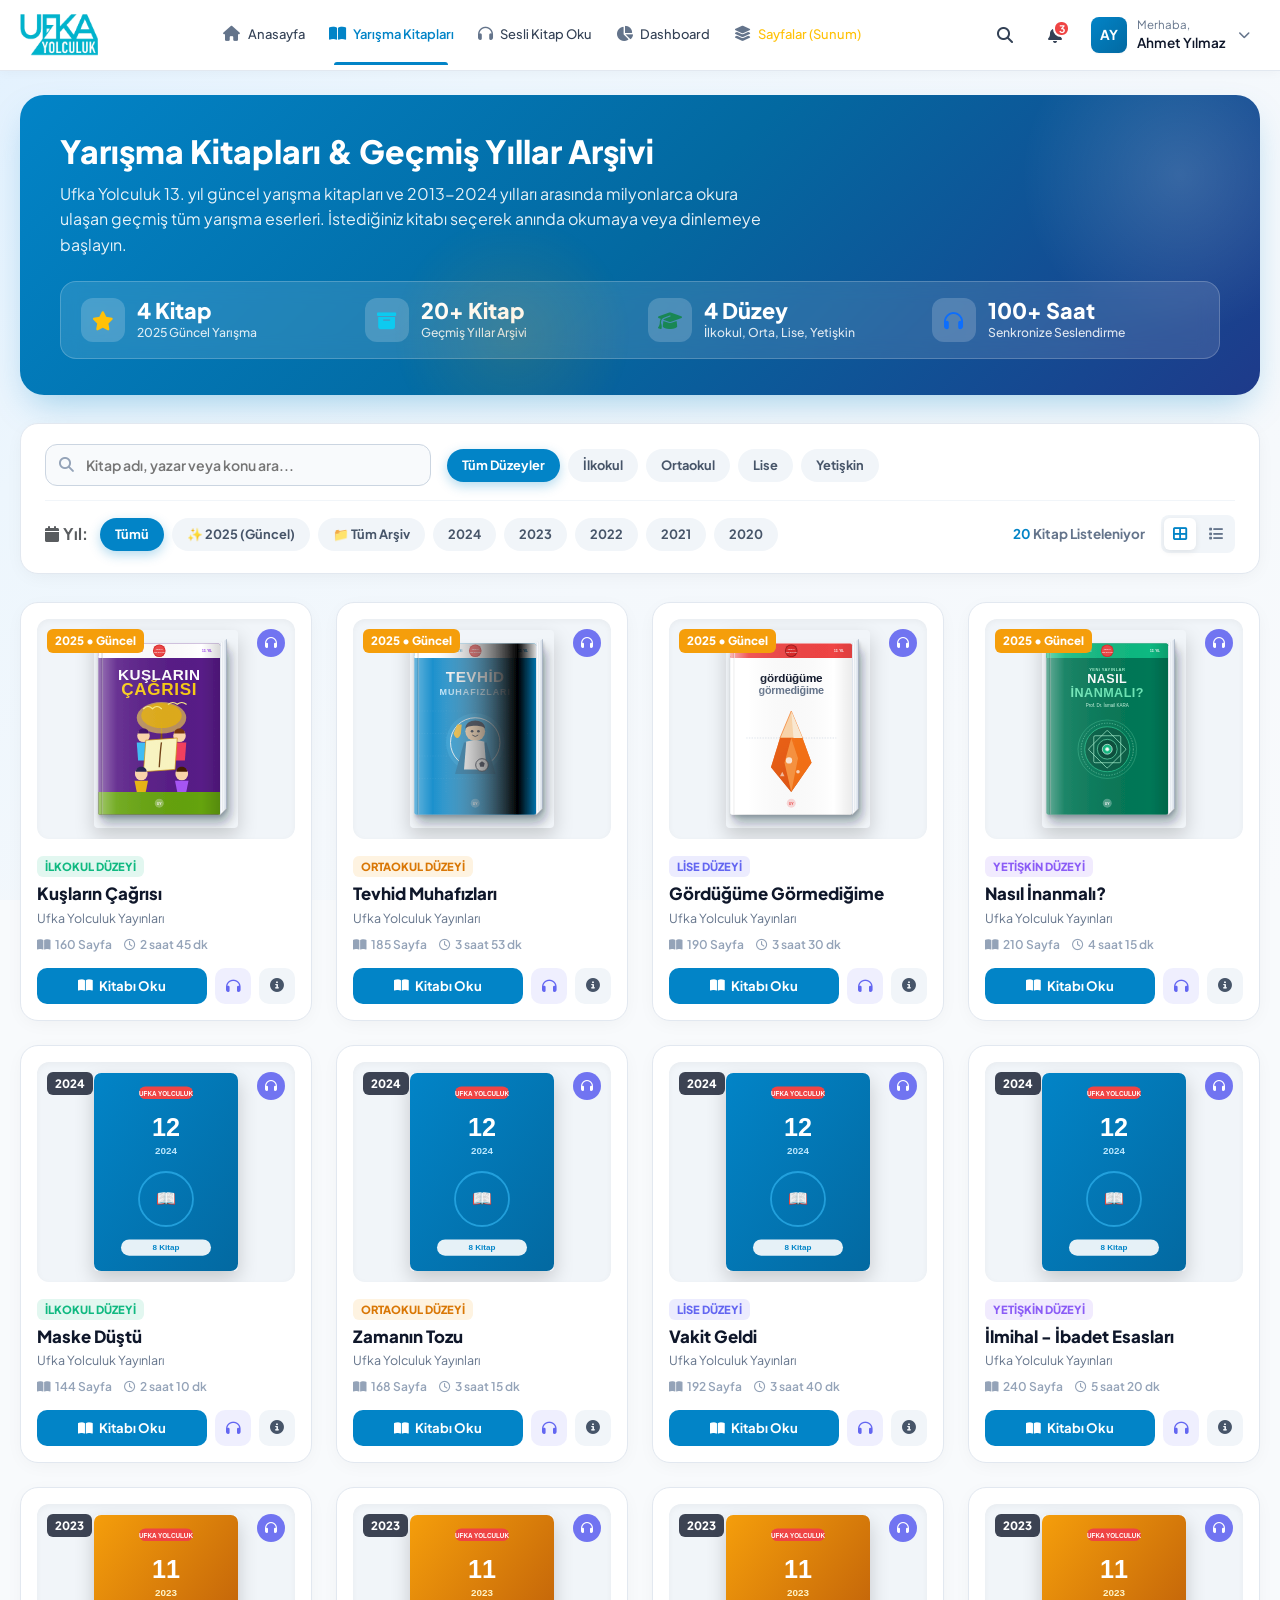
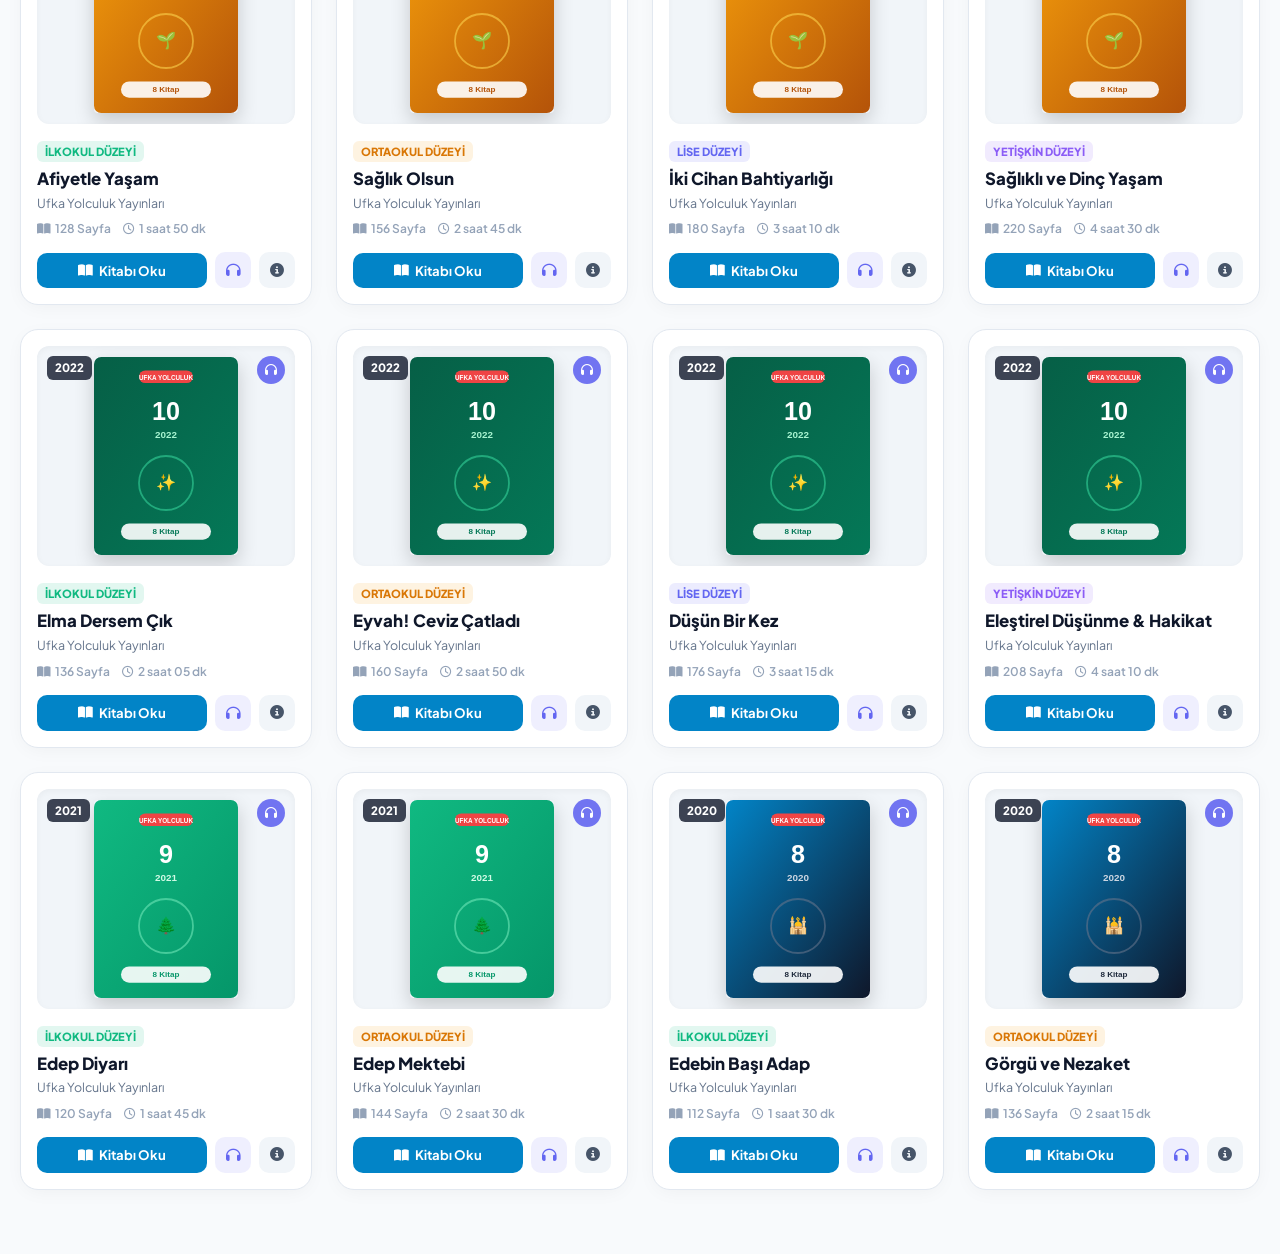
==== kitaplar.html @ a6db09f2 "feat: Ufka Yolculuk Kitap Okuma ve Sinav Portali Initial Commit" ====
<!DOCTYPE html>
<html lang="tr">

<head>
  <meta charset="UTF-8">
  <meta name="viewport" content="width=device-width, initial-scale=1.0">
  <title>Yarışma Kitapları & Geçmiş Yıllar Arşivi - Ufka Yolculuk</title>
  <meta name="description"
    content="Ufka Yolculuk 13. yıl güncel yarışma kitapları ve 2013-2024 geçmiş yıllar yarışma kitapları arşivi. Online oku ve sesli dinle.">

  <!-- Google Fonts: Plus Jakarta Sans -->
  <link rel="preconnect" href="https://fonts.googleapis.com">
  <link rel="preconnect" href="https://fonts.gstatic.com" crossorigin>
  <link
    href="https://fonts.googleapis.com/css2?family=Plus+Jakarta+Sans:ital,wght@0,300;0,400;0,500;0,600;0,700;0,800;1,400;1,600;1,700&display=swap"
    rel="stylesheet">

  <!-- Bootstrap 5.3 CSS -->
  <link rel="stylesheet" href="assets/css/bootstrap.min.css">

  <!-- Font Awesome 6 Pro/Free -->
  <link rel="stylesheet" href="assets/vendor/fontawesome/css/all.min.css">

  <!-- Ana Stil & Kitaplar Özel Stili -->
  <link rel="stylesheet" href="assets/css/style.css?v=3.5">
  <link rel="stylesheet" href="assets/css/kitaplar.css?v=3.5">
</head>

<body class="books-page-body">

  <!-- =========================================================================
       Üst Navigasyon Menüsü (Header / Navbar)
       ========================================================================= -->
  <header class="portal-navbar">
    <div class="container-portal">
      <div class="d-flex align-items-center justify-content-between">

        <!-- Sol: Logo -->
        <a href="home.html" class="brand-logo-wrap" title="Ufka Yolculuk Anasayfa">
          <img src="assets/images/logo.png" alt="Ufka Yolculuk Logo" class="brand-logo-img">
        </a>

        <!-- Orta: Ana Menü Linkleri -->
        <nav class="d-none d-lg-block">
          <ul class="nav-menu-list">
            <li class="nav-menu-item">
              <a href="home.html" class="nav-link-custom">
                <i class="fa-solid fa-house"></i>
                <span>Anasayfa</span>
              </a>
            </li>
            <li class="nav-menu-item">
              <a href="kitaplar.html" class="nav-link-custom active">
                <i class="fa-solid fa-book-open"></i>
                <span>Yarışma Kitapları</span>
              </a>
            </li>
            <li class="nav-menu-item">
              <a href="kitap-oku.html?book=tevhid-muhafizlari&page=5" class="nav-link-custom">
                <i class="fa-solid fa-headphones"></i>
                <span>Sesli Kitap Oku</span>
              </a>
            </li>
            <li class="nav-menu-item">
              <a href="dashboard.html" class="nav-link-custom">
                <i class="fa-solid fa-chart-pie"></i>
                <span>Dashboard</span>
              </a>
            </li>
            <li class="nav-menu-item">
              <a href="index.html" class="nav-link-custom text-warning">
                <i class="fa-solid fa-layer-group"></i>
                <span>Sayfalar (Sunum)</span>
              </a>
            </li>
          </ul>
        </nav>

        <!-- Sağ: Bildirim & Kullanıcı Menüsü -->
        <div class="nav-actions">
          <button type="button" class="icon-action-btn" id="navSearchTrigger" title="Arama Yap">
            <i class="fa-solid fa-magnifying-glass"></i>
          </button>

          <!-- Bildirimler Açılır Menüsü -->
          <div class="nav-dropdown-wrapper" id="notifDropdownWrap">
            <button type="button" class="icon-action-btn" id="notificationBtn" title="Bildirimler"
              aria-expanded="false">
              <i class="fa-solid fa-bell"></i>
              <span class="notification-badge">3</span>
            </button>

            <div class="portal-popover-menu notif-popover-menu" id="notifDropdownMenu">
              <div class="popover-header">
                <span class="popover-title">Bildirimler</span>
                <span class="badge-popover-count">3 Yeni</span>
              </div>
              <div class="popover-body-scroll">
                <div class="notif-item-row unread">
                  <div class="notif-item-icon bg-primary-subtle text-primary">
                    <i class="fa-solid fa-headphones"></i>
                  </div>
                  <div class="notif-item-content">
                    <div class="notif-item-title">Yeni Kitap Eklendi</div>
                    <div class="notif-item-text">"Tevhid Muhafızları" 163MB tam sesli okuması hazır.</div>
                    <div class="notif-item-time"><i class="fa-regular fa-clock me-1"></i>10 dk önce</div>
                  </div>
                </div>
              </div>
            </div>
          </div>

          <!-- Kullanıcı Menüsü -->
          <div class="nav-dropdown-wrapper" id="userProfileDropdownWrap">
            <button type="button" class="user-nav-dropdown cursor-pointer" id="userNavDropdownBtn"
              title="Kullanıcı Menüsü" aria-expanded="false">
              <div class="user-initial-avatar" title="Ahmet Yılmaz">AY</div>
              <div class="user-nav-text d-none d-sm-block">
                <span class="user-nav-greeting">Merhaba,</span>
                <span class="user-nav-name">Ahmet Yılmaz</span>
              </div>
              <i class="fa-solid fa-chevron-down user-nav-chevron ms-1 d-none d-sm-inline-block"></i>
            </button>

            <div class="portal-popover-menu profile-popover-menu" id="userProfileDropdownMenu">
              <div class="profile-popover-header">
                <div class="user-avatar-large user-initial-avatar"
                  style="width: 44px; height: 44px; min-width: 44px; font-size: 1rem; background: linear-gradient(135deg, #0284c7 0%, #0369a1 100%);">
                  AY</div>
                <div class="profile-popover-user-info">
                  <div class="profile-popover-name">Ahmet Yılmaz</div>
                  <div class="profile-popover-email">ahmet.yilmaz@ufkayolculuk.com</div>
                </div>
              </div>
              <div class="popover-divider"></div>
              <div class="profile-popover-menu-list">
                <a href="dashboard.html" class="profile-menu-item">
                  <i class="fa-solid fa-chart-pie menu-icon text-primary"></i>
                  <span>İstatistiklerim & Dashboard</span>
                </a>
                <a href="kitaplar.html" class="profile-menu-item active">
                  <i class="fa-solid fa-book-open menu-icon text-warning"></i>
                  <span>Yarışma Kitapları</span>
                </a>
                <a href="dashboard.html#rozetler" class="profile-menu-item">
                  <i class="fa-solid fa-trophy menu-icon text-warning"></i>
                  <span>Puanlarım & Rozetlerim</span>
                </a>
              </div>
            </div>
          </div>

        </div>

      </div>
    </div>
  </header>

  <!-- =========================================================================
       Ana İçerik Bölümü
       ========================================================================= -->
  <main class="py-4">
    <div class="container-portal">

      <!-- 1. Hero Başlık ve İstatistik Şeridi -->
      <section class="books-hero-banner">
        <div class="row align-items-center">
          <div class="col-lg-12">
            <h1 class="books-hero-title">Yarışma Kitapları & Geçmiş Yıllar Arşivi</h1>
            <p class="books-hero-subtitle">
              Ufka Yolculuk 13. yıl güncel yarışma kitapları ve 2013-2024 yılları arasında milyonlarca okura ulaşan
              geçmiş tüm yarışma eserleri. İstediğiniz kitabı seçerek anında okumaya veya dinlemeye başlayın.
            </p>

            <!-- 4'lü Hızlı Sayaç Şeridi -->
            <div class="books-stats-strip">

              <div class="books-stat-box">
                <div class="books-stat-icon">
                  <i class="fa-solid fa-star text-warning"></i>
                </div>
                <div class="books-stat-info">
                  <span class="books-stat-num">4 Kitap</span>
                  <span class="books-stat-label">2025 Güncel Yarışma</span>
                </div>
              </div>

              <div class="books-stat-box">
                <div class="books-stat-icon">
                  <i class="fa-solid fa-box-archive text-info"></i>
                </div>
                <div class="books-stat-info">
                  <span class="books-stat-num">20+ Kitap</span>
                  <span class="books-stat-label">Geçmiş Yıllar Arşivi</span>
                </div>
              </div>

              <div class="books-stat-box">
                <div class="books-stat-icon">
                  <i class="fa-solid fa-graduation-cap text-success"></i>
                </div>
                <div class="books-stat-info">
                  <span class="books-stat-num">4 Düzey</span>
                  <span class="books-stat-label">İlkokul, Orta, Lise, Yetişkin</span>
                </div>
              </div>

              <div class="books-stat-box">
                <div class="books-stat-icon">
                  <i class="fa-solid fa-headphones text-primary"></i>
                </div>
                <div class="books-stat-info">
                  <span class="books-stat-num">100+ Saat</span>
                  <span class="books-stat-label">Senkronize Seslendirme</span>
                </div>
              </div>

            </div>
          </div>
        </div>
      </section>

      <!-- 2. Filtreleme & Arama Kontrol Çubuğu (Toolbar) -->
      <section class="books-toolbar-card">
        <div class="row g-3 align-items-center">

          <!-- Arama Kutusu -->
          <div class="col-lg-4">
            <div class="books-search-input-wrap">
              <i class="fa-solid fa-magnifying-glass"></i>
              <input type="text" class="books-search-input" id="booksSearchInput"
                placeholder="Kitap adı, yazar veya konu ara...">
              <button type="button" class="btn-clear-search" id="btnClearSearch" title="Temizle">
                <i class="fa-solid fa-xmark"></i>
              </button>
            </div>
          </div>

          <!-- Kategori Filtresi Hapları -->
          <div class="col-lg-8">
            <div
              class="d-flex flex-column flex-md-row align-items-start align-items-md-center justify-content-between gap-3">

              <!-- Kategori Hapları -->
              <div class="filter-pills-row">
                <button type="button" class="filter-pill-btn cat-filter-pill active" data-cat="all">Tüm
                  Düzeyler</button>
                <button type="button" class="filter-pill-btn cat-filter-pill" data-cat="ilkokul">İlkokul</button>
                <button type="button" class="filter-pill-btn cat-filter-pill" data-cat="ortaokul">Ortaokul</button>
                <button type="button" class="filter-pill-btn cat-filter-pill" data-cat="lise">Lise</button>
                <button type="button" class="filter-pill-btn cat-filter-pill" data-cat="yetiskin">Yetişkin</button>
              </div>

            </div>
          </div>

        </div>

        <!-- Toolbar 2. Satır: Yıl Filtreleri & Görünüm Seçici -->
        <div class="books-toolbar-footer">

          <!-- Yıl Hapları -->
          <div class="filter-pills-row">
            <span class="fs-8 fw-bold text-muted me-1"><i class="fa-solid fa-calendar me-1"></i>Yıl:</span>
            <button type="button" class="filter-pill-btn year-filter-pill active" data-year="all">Tümü</button>
            <button type="button" class="filter-pill-btn year-filter-pill year-pill" data-year="2025">✨ 2025
              (Güncel)</button>
            <button type="button" class="filter-pill-btn year-filter-pill" data-year="archive">📁 Tüm Arşiv</button>
            <button type="button" class="filter-pill-btn year-filter-pill" data-year="2024">2024</button>
            <button type="button" class="filter-pill-btn year-filter-pill" data-year="2023">2023</button>
            <button type="button" class="filter-pill-btn year-filter-pill" data-year="2022">2022</button>
            <button type="button" class="filter-pill-btn year-filter-pill" data-year="2021">2021</button>
            <button type="button" class="filter-pill-btn year-filter-pill" data-year="2020">2020</button>
          </div>

          <!-- Sağ: Sayaç & Görünüm Değiştirici -->
          <div class="d-flex align-items-center gap-3">
            <div class="books-results-count">
              <span id="resultsCountNum">20</span> Kitap Listeleniyor
            </div>

            <div class="view-mode-toggle-group">
              <button type="button" class="view-mode-btn active" id="btnViewGrid" title="Izgara Görünümü">
                <i class="fa-solid fa-table-cells-large"></i>
              </button>
              <button type="button" class="view-mode-btn" id="btnViewList" title="Liste Görünümü">
                <i class="fa-solid fa-list"></i>
              </button>
            </div>
          </div>

        </div>
      </section>

      <!-- 3. Kitaplar Grid / Liste Galerisi -->
      <section>

        <!-- Grid Konteyneri -->
        <div class="books-grid-container" id="booksGridContainer">
          <!-- JS dinamik dolduracak -->
        </div>

        <!-- Liste Konteyneri -->
        <div class="books-list-container" id="booksListContainer" style="display: none;">
          <!-- JS dinamik dolduracak -->
        </div>

        <!-- Boş Arama Sonucu -->
        <div class="books-empty-state" id="booksEmptyState">
          <div class="empty-state-icon">
            <i class="fa-solid fa-book-open"></i>
          </div>
          <h3 class="fw-bold fs-5 text-dark mb-2">Aradığınız kriterlere uygun kitap bulunamadı</h3>
          <p class="text-muted fs-7 mb-3">Farklı bir arama terimi deneyebilir veya filtreleri sıfırlayabilirsiniz.</p>
          <button type="button" class="btn btn-outline-primary rounded-pill px-4 fw-bold fs-7"
            onclick="location.href='kitaplar.html'">
            Filtreleri Sıfırla
          </button>
        </div>

      </section>

    </div>
  </main>

  <!-- =========================================================================
       Modal: Kitap Detay & Önizleme Penceresi
       ========================================================================= -->
  <div class="modal fade" id="modalBookDetail" tabindex="-1" aria-labelledby="modalDetailTitle" aria-hidden="true">
    <div class="modal-dialog modal-dialog-centered modal-lg">
      <div class="modal-content border-0 shadow-lg" style="border-radius: 20px;">
        <div class="modal-header border-0 pb-0">
          <button type="button" class="btn-close" data-bs-dismiss="modal" aria-label="Kapat"></button>
        </div>
        <div class="modal-body p-4">
          <div class="row g-4 align-items-center">
            <div class="col-md-4 text-center">
              <div class="modal-cover-stage p-2 bg-light rounded-4 shadow-sm d-flex align-items-center justify-content-center mx-auto" style="width: 170px; height: 235px;">
                <img id="modalDetailImg" src="" alt="Kitap Kapağı"
                  style="width: 155px; height: 220px; object-fit: contain; border-radius: 8px; display: block;"
                  onerror="this.src='assets/images/books/book-kuslarin-cagrisi.svg'">
              </div>
            </div>
            <div class="col-md-8">
              <div class="d-flex align-items-center gap-2 mb-2">
                <span class="badge rounded-pill" id="modalDetailLevel">Düzey</span>
                <span class="badge bg-light text-dark fw-bold" id="modalDetailYear">2025</span>
              </div>
              <h3 class="fw-bold text-dark mb-2" id="modalDetailTitle">Kitap Başlığı</h3>
              <p class="text-muted fs-7 mb-3" id="modalDetailSummary">Kitap özeti burada yer alır.</p>

              <div class="d-flex align-items-center gap-3 text-muted fs-8 fw-semibold mb-4">
                <span><i class="fa-solid fa-book-open me-1 text-primary"></i><span
                    id="modalDetailPages">185</span></span>
                <span><i class="fa-regular fa-clock me-1 text-warning"></i><span id="modalDetailAudio">3
                    saat</span></span>
                <span><i class="fa-solid fa-shield-halved me-1 text-success"></i>Resmi Yarışma Kitabı</span>
              </div>

              <div class="d-flex align-items-center gap-3">
                <a href="" id="modalDetailBtnRead" class="btn btn-primary px-4 py-2 fw-bold rounded-pill">
                  <i class="fa-solid fa-book-open me-2"></i> Kitabı Oku & Dinle
                </a>
                <button type="button" class="btn btn-light px-3 py-2 fw-bold rounded-pill" data-bs-dismiss="modal">
                  Kapat
                </button>
              </div>
            </div>
          </div>
        </div>
      </div>
    </div>
  </div>




  <!-- Bootstrap JS (Yerel) -->
  <script src="assets/js/bootstrap.bundle.min.js"></script>
  <script src="assets/js/header-search.js?v=4.0"></script>
  <script src="assets/js/kitaplar.js?v=4.0"></script>
</body>
</html>
---- assets/css/style.css ----
/* ==========================================================================
   UFKA YOLCULUK - KİTAP OKUMA VE SESLİ DİNLENME PORTALI
   Ana Stil Dosyası (Vanilla CSS + Bootstrap 5.3 + Font Awesome Yerel)
   ========================================================================== */

@import url('https://fonts.googleapis.com/css2?family=Plus+Jakarta+Sans:ital,wght@0,300;0,400;0,500;0,600;0,700;0,800;1,400;1,600;1,700&display=swap');

:root {
  --font-family: 'Plus Jakarta Sans', system-ui, -apple-system, BlinkMacSystemFont, 'Segoe UI', Roboto, sans-serif;
  
  /* Color Palette */
  --primary: #0284c7;
  --primary-hover: #0369a1;
  --primary-dark: #075985;
  --primary-light: #e0f2fe;
  --primary-subtle: #f0f9ff;
  
  --secondary: #6366f1;
  --secondary-light: #e0e7ff;
  
  --accent-orange: #f97316;
  --accent-orange-light: #ffedd5;
  
  --accent-gold: #f59e0b;
  --accent-gold-light: #fef3c7;
  
  --accent-green: #10b981;
  --accent-green-light: #d1fae5;
  
  --accent-red: #ef4444;
  --accent-red-light: #fee2e2;
  
  --accent-purple: #8b5cf6;
  --accent-purple-light: #ede9fe;
  
  /* Neutral Colors */
  --portal-bg: #f4f7fb;
  --card-bg: #ffffff;
  --text-dark: #0f172a;
  --text-slate: #334155;
  --text-muted: #64748b;
  --text-light: #94a3b8;
  --border-light: #e2e8f0;
  --border-subtle: #edf2f7;
  
  /* Radii & Shadows */
  --radius-xs: 6px;
  --radius-sm: 10px;
  --radius-md: 16px;
  --radius-lg: 20px;
  --radius-xl: 26px;
  --radius-pill: 8px;
  
  --shadow-xs: 0 1px 2px rgba(15, 23, 42, 0.04);
  --shadow-sm: 0 2px 8px rgba(15, 23, 42, 0.05);
  --shadow-md: 0 6px 20px rgba(15, 23, 42, 0.06);
  --shadow-lg: 0 12px 30px rgba(15, 23, 42, 0.09);
  --shadow-primary: 0 6px 20px rgba(2, 132, 199, 0.28);
}

/* --------------------------------------------------------------------------
   Reset & Base Styles
   -------------------------------------------------------------------------- */
*, *::before, *::after {
  box-sizing: border-box;
}

body {
  font-family: var(--font-family);
  background: linear-gradient(140deg, #e2f1fe 0%, #edf6fd 25%, #f4f8fc 55%, #f8fafc 100%);
  background-attachment: fixed;
  color: var(--text-slate);
  margin: 0;
  padding: 0;
  line-height: 1.5;
  -webkit-font-smoothing: antialiased;
  -moz-osx-font-smoothing: grayscale;
  overflow-x: hidden;
}

a {
  text-decoration: none;
  color: inherit;
  transition: all 0.2s ease;
}

button {
  font-family: inherit;
  cursor: pointer;
  border: none;
  background: none;
  transition: all 0.2s ease;
}

/* Custom Container for Balanced Dashboard Layout (1400px) */
.container-portal {
  width: 100%;
  max-width: 1420px;
  margin-left: auto;
  margin-right: auto;
  padding-left: 1.25rem;
  padding-right: 1.25rem;
}

/* Custom 2-Column Dashboard Grid Ratios */
.portal-main-col {
  width: 100%;
  flex: 0 0 100%;
  max-width: 100%;
  align-self: flex-start;
  display: block;
  height: auto;
}

.portal-sidebar-col {
  width: 100%;
  flex: 0 0 100%;
  max-width: 100%;
  align-self: flex-start;
  display: block;
  height: auto;
}

@media (min-width: 992px) {
  .portal-main-col {
    flex: 0 0 68%;
    max-width: 68%;
  }
  .portal-sidebar-col {
    flex: 0 0 32%;
    max-width: 32%;
  }
}

@media (min-width: 1200px) {
  .portal-main-col {
    flex: 0 0 71.5%;
    max-width: 71.5%;
  }
  .portal-sidebar-col {
    flex: 0 0 28.5%;
    max-width: 28.5%;
  }
}

@media (max-width: 767.98px) {
  .container-portal {
    padding-left: 1rem;
    padding-right: 1rem;
  }
}

/* Custom Scrollbar */
::-webkit-scrollbar {
  width: 8px;
  height: 8px;
}
::-webkit-scrollbar-track {
  background: #f1f5f9;
}
::-webkit-scrollbar-thumb {
  background: #cbd5e1;
  border-radius: 4px;
}
::-webkit-scrollbar-thumb:hover {
  background: #94a3b8;
}

/* --------------------------------------------------------------------------
   Navbar Styles
   -------------------------------------------------------------------------- */
.portal-navbar {
  background-color: #ffffff;
  border-bottom: 1px solid var(--border-light);
  padding: 0.75rem 0;
  position: sticky;
  top: 0;
  z-index: 1020;
  box-shadow: 0 2px 10px rgba(15, 23, 42, 0.03);
}

.brand-logo-wrap {
  display: flex;
  align-items: center;
  gap: 0.5rem;
}

.brand-logo-img {
  height: 42px;
  width: auto;
}

.nav-menu-list {
  display: flex;
  align-items: center;
  gap: 0.5rem;
  margin: 0;
  padding: 0;
  list-style: none;
}

.nav-menu-item .nav-link-custom {
  display: flex;
  align-items: center;
  gap: 0.45rem;
  padding: 0.5rem 0.50rem;
  font-size: 0.81rem;
  font-weight: 500;
  color: var(--text-slate);
  border-radius: var(--radius-sm);
  position: relative;
  transition: all 0.2s ease;
}

.nav-menu-item .nav-link-custom i {
  font-size: 0.95rem;
  color: var(--text-muted);
  transition: color 0.2s ease;
  margin-top: -3px;
}

.nav-menu-item .nav-link-custom:hover {
  color: var(--primary);
  background-color: var(--primary-subtle);
}

.nav-menu-item .nav-link-custom:hover i {
  color: var(--primary);
}

.nav-menu-item .nav-link-custom.active {
  color: var(--primary);
  font-weight: 600;
}

.nav-menu-item .nav-link-custom.active i {
  color: var(--primary);
}

.nav-menu-item .nav-link-custom.active::after {
  content: '';
  position: absolute;
  bottom: -0.75rem;
  left: 0.85rem;
  right: 0.85rem;
  height: 3px;
  background-color: var(--primary);
  border-radius: 3px 3px 0 0;
}

/* Nav Actions Right */
.nav-actions {
  display: flex;
  align-items: center;
  gap: 0.75rem;
}

.icon-action-btn {
  width: 38px;
  height: 38px;
  border-radius: var(--radius-pill);
  display: flex;
  align-items: center;
  justify-content: center;
  color: var(--text-slate);
  position: relative;
  transition: all 0.2s ease;
}

.icon-action-btn:hover {
  background-color: var(--primary-subtle);
  color: var(--primary);
}

.notification-badge {
  position: absolute;
  top: 4px;
  right: 4px;
  background-color: var(--accent-red);
  color: #ffffff;
  font-size: 0.65rem;
  font-weight: 700;
  width: 17px;
  height: 17px;
  border-radius: var(--radius-pill);
  display: flex;
  align-items: center;
  justify-content: center;
  border: 2px solid #ffffff;
}

.user-nav-dropdown {
  display: flex;
  align-items: center;
  gap: 0.6rem;
  padding: 0.3rem 0.6rem 0.3rem 0.3rem;
  border-radius: var(--radius-pill);
  background-color: transparent;
  transition: background-color 0.2s ease;
}

.user-nav-dropdown:hover {
  background-color: var(--primary-subtle);
}

.user-nav-avatar {
  width: 36px;
  height: 36px;
  border-radius: var(--radius-pill);
  object-fit: cover;
  border: 2px solid #ffffff;
  box-shadow: var(--shadow-xs);
}

.user-initial-avatar {
  width: 36px;
  height: 36px;
  min-width: 36px;
  border-radius: var(--radius-pill);
  background: linear-gradient(135deg, #0284c7 0%, #0369a1 100%);
  color: #ffffff;
  font-weight: 700;
  font-size: 0.85rem;
  display: flex;
  align-items: center;
  justify-content: center;
  box-shadow: var(--shadow-xs);
  user-select: none;
}

.user-nav-text {
  text-align: left;
  line-height: 1.2;
}

.user-nav-greeting {
  font-size: 0.72rem;
  color: var(--text-muted);
  display: block;
}

.user-nav-name {
  font-size: 0.85rem;
  font-weight: 600;
  color: var(--text-dark);
}

.user-nav-chevron {
  font-size: 0.75rem;
  color: var(--text-muted);
}

/* --------------------------------------------------------------------------
   Header Dropdowns & Popover Menus (Bildirim & Profil Açılır Menüleri)
   -------------------------------------------------------------------------- */
.nav-dropdown-wrapper {
  position: relative;
  display: inline-flex;
  align-items: center;
}

.portal-popover-menu {
  position: absolute;
  top: calc(100% + 10px);
  right: 0;
  background: #ffffff;
  border-radius: var(--radius-md);
  box-shadow: 0 12px 35px rgba(15, 23, 42, 0.16), 0 2px 6px rgba(15, 23, 42, 0.08);
  border: 1px solid var(--border-light);
  z-index: 1060;
  opacity: 0;
  visibility: hidden;
  transform: translateY(8px) scale(0.97);
  transform-origin: top right;
  transition: opacity 0.2s cubic-bezier(0.16, 1, 0.3, 1), transform 0.2s cubic-bezier(0.16, 1, 0.3, 1), visibility 0.2s;
  pointer-events: none;
}

.portal-popover-menu.show {
  opacity: 1;
  visibility: visible;
  transform: translateY(0) scale(1);
  pointer-events: auto;
}

/* Notification Popover */
.notif-popover-menu {
  width: 360px;
  max-width: calc(100vw - 24px);
}

.popover-header {
  padding: 0.85rem 1rem;
  display: flex;
  align-items: center;
  justify-content: space-between;
  border-bottom: 1px solid var(--border-light);
  background: #fafbfc;
  border-radius: var(--radius-md) var(--radius-md) 0 0;
}

.popover-title {
  font-size: 0.95rem;
  font-weight: 800;
  color: var(--text-dark);
  margin: 0;
}

.badge-popover-count {
  background: var(--primary-subtle);
  color: var(--primary);
  font-size: 0.68rem;
  font-weight: 700;
  padding: 0.15rem 0.5rem;
  border-radius: var(--radius-pill);
}

.btn-popover-text {
  background: none;
  border: none;
  font-size: 0.75rem;
  color: var(--primary);
  font-weight: 700;
  cursor: pointer;
  padding: 0;
  transition: color 0.15s ease;
}

.btn-popover-text:hover {
  text-decoration: underline;
  color: var(--primary-hover);
}

.popover-body-scroll {
  max-height: 290px;
  overflow-y: auto;
}

.notif-item-row {
  display: flex;
  align-items: flex-start;
  gap: 0.75rem;
  padding: 0.75rem 1rem;
  transition: background-color 0.15s ease;
  cursor: pointer;
  border-bottom: 1px solid #f1f5f9;
  position: relative;
}

.notif-item-row:last-child {
  border-bottom: none;
}

.notif-item-row:hover {
  background-color: #f8fafc;
}

.notif-item-row.unread {
  background-color: #f0f9ff;
}

.notif-item-row.unread:hover {
  background-color: #e0f2fe;
}

.notif-item-icon {
  width: 34px;
  height: 34px;
  min-width: 34px;
  border-radius: var(--radius-pill);
  display: flex;
  align-items: center;
  justify-content: center;
  font-size: 0.85rem;
  margin-top: 2px;
}

.notif-item-content {
  flex: 1;
  line-height: 1.3;
}

.notif-item-title {
  font-size: 0.82rem;
  font-weight: 700;
  color: var(--text-dark);
  margin-bottom: 2px;
}

.notif-item-text {
  font-size: 0.74rem;
  color: var(--text-slate);
  margin-bottom: 4px;
}

.notif-item-time {
  font-size: 0.67rem;
  color: var(--text-muted);
}

.notif-unread-dot {
  width: 7px;
  height: 7px;
  min-width: 7px;
  border-radius: 50%;
  background: var(--primary);
  align-self: center;
}

.popover-footer {
  padding: 0.75rem 1rem;
  border-top: 1px solid var(--border-light);
  text-align: center;
  background-color: #fafbfc;
  border-radius: 0 0 var(--radius-md) var(--radius-md);
}

.popover-footer-link {
  font-size: 0.78rem;
  font-weight: 700;
  color: var(--primary);
  text-decoration: none;
  display: inline-flex;
  align-items: center;
  transition: color 0.15s ease;
}

.popover-footer-link:hover {
  color: var(--primary-hover);
}

/* User Profile Popover */
.profile-popover-menu {
  width: 270px;
  max-width: calc(100vw - 24px);
  padding: 0.4rem 0;
}

.profile-popover-header {
  padding: 0.85rem 1rem;
  display: flex;
  align-items: center;
  gap: 0.75rem;
}

.profile-popover-name {
  font-size: 0.92rem;
  font-weight: 800;
  color: var(--text-dark);
  line-height: 1.2;
}

.profile-popover-email {
  font-size: 0.72rem;
  color: var(--text-muted);
  word-break: break-all;
}

.popover-divider {
  height: 1px;
  background-color: var(--border-light);
  margin: 0.35rem 0;
}

.profile-popover-menu-list {
  padding: 0.2rem 0;
}

.profile-menu-item {
  display: flex;
  align-items: center;
  gap: 0.65rem;
  padding: 0.6rem 1rem;
  font-size: 0.82rem;
  font-weight: 600;
  color: var(--text-slate);
  text-decoration: none;
  transition: all 0.15s ease;
}

.profile-menu-item:hover {
  background-color: #f1f5f9;
  color: var(--primary);
}

/* --------------------------------------------------------------------------
   Header Arama Popover Menüsü (Masaüstü & Mobil Canlı Arama)
   -------------------------------------------------------------------------- */
.header-search-popover {
  width: 480px;
  max-width: calc(100vw - 24px);
  padding: 0;
  border-radius: 18px;
  overflow: hidden;
  background: #ffffff;
  border: 1px solid #e2e8f0;
  box-shadow: 0 20px 50px rgba(15, 23, 42, 0.16), 0 4px 14px rgba(15, 23, 42, 0.08);
}

.header-search-box-wrap {
  display: flex;
  align-items: center;
  gap: 0.75rem;
  padding: 0.85rem 1rem;
  border-bottom: 1px solid #f1f5f9;
  background: #fafbfc;
}

.search-box-icon {
  font-size: 1rem;
  color: var(--primary);
  flex-shrink: 0;
}

.header-search-field {
  border: none;
  background: transparent;
  outline: none;
  width: 100%;
  font-size: 0.95rem;
  font-weight: 600;
  color: #0f172a;
  font-family: inherit;
}

.header-search-field::placeholder {
  color: #94a3b8;
  font-weight: 400;
  font-size: 0.88rem;
}

.header-search-clear-btn {
  background: #e2e8f0;
  border: none;
  width: 22px;
  height: 22px;
  border-radius: 50%;
  color: #475569;
  display: inline-flex;
  align-items: center;
  justify-content: center;
  font-size: 0.7rem;
  cursor: pointer;
  padding: 0;
  flex-shrink: 0;
  transition: all 0.15s ease;
}

.header-search-clear-btn:hover {
  background: #cbd5e1;
  color: #0f172a;
}

.header-search-kbd {
  font-size: 0.68rem;
  font-weight: 700;
  padding: 0.2rem 0.45rem;
  background: #ffffff;
  border: 1px solid #cbd5e1;
  border-radius: 6px;
  color: #64748b;
  flex-shrink: 0;
  letter-spacing: 0.02em;
}

.header-search-quick-tags {
  display: flex;
  align-items: center;
  gap: 0.4rem;
  padding: 0.45rem 1rem;
  background: #ffffff;
  border-bottom: 1px solid #f1f5f9;
  overflow-x: auto;
  white-space: nowrap;
}

.quick-tag-label {
  font-size: 0.72rem;
  font-weight: 700;
  color: #94a3b8;
  margin-right: 0.2rem;
}

.btn-quick-tag {
  background: #f1f5f9;
  border: 1px solid #e2e8f0;
  border-radius: 12px;
  padding: 0.2rem 0.55rem;
  font-size: 0.73rem;
  font-weight: 600;
  color: #334155;
  cursor: pointer;
  transition: all 0.15s ease;
}

.btn-quick-tag:hover {
  background: var(--primary-subtle);
  border-color: var(--primary);
  color: var(--primary);
}

.header-search-body {
  max-height: 340px;
  overflow-y: auto;
  padding: 0.5rem 0.6rem;
}

.search-section-header {
  font-size: 0.72rem;
  font-weight: 800;
  color: #64748b;
  text-transform: uppercase;
  letter-spacing: 0.05em;
  padding: 0.35rem 0.6rem 0.25rem 0.6rem;
  display: flex;
  align-items: center;
}

.search-results-list {
  display: flex;
  flex-direction: column;
  gap: 0.25rem;
}

.search-result-item {
  display: flex;
  align-items: center;
  gap: 0.75rem;
  padding: 0.6rem 0.7rem;
  border-radius: 12px;
  text-decoration: none !important;
  color: inherit;
  transition: all 0.15s ease;
}

.search-result-item:hover,
.search-result-item.item-active {
  background-color: #f1f5f9;
}

.search-item-icon-box {
  width: 36px;
  height: 36px;
  min-width: 36px;
  border-radius: 10px;
  display: flex;
  align-items: center;
  justify-content: center;
  font-size: 0.95rem;
}

.badge-cat-ilkokul {
  background-color: #e0f2fe;
  color: #0284c7;
}

.badge-cat-ortaokul {
  background-color: #dcfce7;
  color: #16a34a;
}

.badge-cat-lise {
  background-color: #e0e7ff;
  color: #4f46e5;
}

.badge-cat-yetiskin {
  background-color: #fef3c7;
  color: #d97706;
}

.badge-cat-exam {
  background-color: #f3e8ff;
  color: #9333ea;
}

.badge-cat-rank {
  background-color: #ffedd5;
  color: #ea580c;
}

.badge-cat-archive {
  background-color: #f1f5f9;
  color: #475569;
}

.search-item-info {
  flex: 1;
  min-width: 0;
}

.search-item-title-row {
  display: flex;
  align-items: center;
  gap: 0.5rem;
  flex-wrap: wrap;
}

.search-item-title {
  font-size: 0.88rem;
  font-weight: 700;
  color: #0f172a;
}

.search-item-badge {
  font-size: 0.65rem;
  font-weight: 700;
  padding: 0.12rem 0.45rem;
  border-radius: 20px;
  letter-spacing: 0.02em;
}

.search-item-desc {
  font-size: 0.74rem;
  color: #64748b;
  white-space: nowrap;
  overflow: hidden;
  text-overflow: ellipsis;
  margin-top: 1px;
}

.search-item-action {
  display: flex;
  align-items: center;
  gap: 0.35rem;
  color: #94a3b8;
  font-size: 0.72rem;
  font-weight: 600;
  flex-shrink: 0;
}

.search-result-item:hover .search-item-action,
.search-result-item.item-active .search-item-action {
  color: var(--primary);
}

.action-arrow {
  font-size: 0.65rem;
  transition: transform 0.15s ease;
}

.search-result-item:hover .action-arrow,
.search-result-item.item-active .action-arrow {
  transform: translateX(2px);
}

mark.search-highlight {
  background-color: #fef08a;
  color: #854d0e;
  padding: 0 2px;
  border-radius: 3px;
  font-weight: 700;
}

.search-empty-state {
  padding: 2rem 1rem;
  text-align: center;
}

.empty-icon-wrap {
  width: 46px;
  height: 46px;
  background-color: #f1f5f9;
  border-radius: 50%;
  display: flex;
  align-items: center;
  justify-content: center;
  margin: 0 auto 0.75rem auto;
  color: #94a3b8;
  font-size: 1.25rem;
}

.empty-title {
  font-size: 0.92rem;
  font-weight: 700;
  color: #0f172a;
  margin-bottom: 0.25rem;
}

.empty-desc {
  font-size: 0.76rem;
  color: #64748b;
  margin-bottom: 0.5rem;
}

.header-search-footer {
  display: flex;
  align-items: center;
  justify-content: space-between;
  padding: 0.6rem 1rem;
  border-top: 1px solid #f1f5f9;
  background: #fafbfc;
}

.search-footer-hint {
  font-size: 0.7rem;
  color: #94a3b8;
}

.search-footer-hint kbd {
  background: #ffffff;
  border: 1px solid #cbd5e1;
  border-radius: 4px;
  padding: 0.1rem 0.3rem;
  font-size: 0.65rem;
  color: #64748b;
}

.btn-all-results {
  background: none;
  border: none;
  color: var(--primary);
  font-size: 0.78rem;
  font-weight: 700;
  display: flex;
  align-items: center;
  gap: 0.4rem;
  cursor: pointer;
  padding: 0.2rem 0.4rem;
  border-radius: 6px;
  transition: all 0.15s ease;
  margin-left: auto;
}

.btn-all-results:hover {
  background: var(--primary-subtle);
  color: var(--primary-hover);
}


.profile-menu-item .menu-icon {
  font-size: 0.95rem;
  width: 18px;
  text-align: center;
  color: var(--text-muted);
}

.profile-menu-item:hover .menu-icon {
  color: var(--primary);
}

.profile-menu-item.logout-item:hover {
  background-color: #fef2f2;
  color: var(--accent-red);
}

.profile-menu-item.logout-item:hover .menu-icon {
  color: var(--accent-red);
}

/* --------------------------------------------------------------------------
   Hero Showcase Banner
   -------------------------------------------------------------------------- */
/* --------------------------------------------------------------------------
   Hero Showcase Banner (Arka plan şeffaf, container gradientini alıyor)
   -------------------------------------------------------------------------- */
.hero-showcase-card {
  background: transparent;
  border: none;
  border-radius: 0;
  padding: 0.5rem 0 1.5rem 0;
  position: relative;
  overflow: visible;
  box-shadow: none;
  margin-bottom: 0.5rem;
}

.hero-showcase-card::before {
  display: none;
}

.hero-left-content {
  z-index: 2;
  position: relative;
}

.hero-brand-title {
  display: flex;
  flex-direction: column;
  margin-bottom: 0.5rem;
}

.hero-ufka-logo {
  height: 64px;
  width: auto;
  align-self: flex-start;
  margin-bottom: 0.5rem;
}

.hero-main-title {
  font-size: 1.45rem;
  font-weight: 800;
  color: var(--text-dark);
  letter-spacing: -0.5px;
  margin-bottom: 0.6rem;
  word-spacing: 6px;
}

.hero-main-title span {
  color: var(--primary);
}

.hero-subtitle {
  font-size: 0.92rem;
  color: var(--text-muted);
  line-height: 1.5;
  margin-bottom: 1.5rem;
  max-width: 440px;
}

.hero-actions {
  display: flex;
  align-items: center;
  gap: 0.85rem;
  flex-wrap: wrap;
}

.btn-primary-hero {
  background-color: var(--primary);
  color: #ffffff;
  font-size: 0.88rem;
  font-weight: 600;
  padding: 0.65rem 1.4rem;
  border-radius: var(--radius-pill);
  box-shadow: var(--shadow-primary);
  display: inline-flex;
  align-items: center;
  gap: 0.5rem;
  transition: all 0.25s ease;
}

.btn-primary-hero:hover {
  background-color: var(--primary-hover);
  color: #ffffff;
  transform: translateY(-2px);
  box-shadow: 0 8px 25px rgba(2, 132, 199, 0.35);
}

.btn-outline-hero {
  background-color: #ffffff;
  color: var(--primary);
  border: 1px solid #bae6fd;
  font-size: 0.88rem;
  font-weight: 600;
  padding: 0.65rem 1.3rem;
  border-radius: var(--radius-pill);
  display: inline-flex;
  align-items: center;
  gap: 0.5rem;
  box-shadow: var(--shadow-xs);
  transition: all 0.2s ease;
}

.btn-outline-hero:hover {
  background-color: var(--primary-subtle);
  border-color: var(--primary);
  color: var(--primary);
  transform: translateY(-2px);
}

/* 3D Books Showcase Right (Podyumsuz, Büyük Kitaplar) */
.hero-stage-container {
  position: relative;
  display: flex;
  align-items: center;
  justify-content: center;
  min-height: 250px;
  perspective: 1100px;
  perspective-origin: 50% 40%;
}

.podium-stage-ellipse {
  display: none !important;
}

.hero-books-row {
  display: flex;
  align-items: flex-end;
  justify-content: center;
  position: relative;
  z-index: 2;
  width: 100%;
  transform-style: preserve-3d;
}

.hero-3d-book {
  flex: 0 0 135px;
  width: 135px;
  height: 215px;
  position: relative;
  transform-style: preserve-3d;
  transform: perspective(800px) rotateY(-22deg) rotateX(3deg);
  transition: all 0.35s cubic-bezier(0.34, 1.56, 0.64, 1);
  cursor: pointer;
  filter: drop-shadow(-12px 18px 18px rgba(15, 23, 42, 0.25));
}

.hero-3d-book:hover {
  transform: perspective(800px) rotateY(-6deg) translateY(-16px) scale(1.08);
  filter: drop-shadow(-16px 26px 26px rgba(15, 23, 42, 0.35));
  z-index: 10;
}

.hero-3d-book img {
  width: 100%;
  height: 100%;
  object-fit: contain;
}

/* --------------------------------------------------------------------------
   Search & Filter Card
   -------------------------------------------------------------------------- */
.search-filter-card {
  background-color: var(--card-bg);
  border-radius: var(--radius-md);
  border: 1px solid var(--border-light);
  padding: 1rem 1.25rem;
  box-shadow: var(--shadow-sm);
  margin-bottom: 1.5rem;
}

.search-input-wrap {
  position: relative;
  width: 100%;
}

/* Ana Sayfa Canlı Arama Öneri Menüsü */
.home-search-dropdown {
  position: absolute;
  top: calc(100% + 6px);
  left: 0;
  right: 0;
  background: #ffffff;
  border-radius: 12px;
  border: 1px solid var(--border-light);
  box-shadow: 0 12px 28px rgba(0, 0, 0, 0.12);
  z-index: 1050;
  max-height: 280px;
  overflow-y: auto;
  display: none;
}

.home-search-dropdown.show {
  display: block;
}

.home-search-item {
  display: flex;
  align-items: center;
  justify-content: space-between;
  padding: 0.65rem 1rem;
  border-bottom: 1px solid #f1f5f9;
  cursor: pointer;
  transition: background-color 0.15s ease;
  text-decoration: none;
  color: var(--text-dark);
}

.home-search-item:last-child {
  border-bottom: none;
}

.home-search-item:hover {
  background-color: #f8fafc;
  color: var(--primary);
}

.home-search-item-title {
  font-weight: 700;
  font-size: 0.84rem;
  line-height: 1.2;
}

.home-search-item-sub {
  font-size: 0.72rem;
  color: var(--text-muted);
}

.search-input-wrap .search-icon-inside {
  position: absolute;
  right: 14px;
  top: 50%;
  transform: translateY(-50%);
  color: var(--text-muted);
  font-size: 0.9rem;
}

.search-field-control {
  width: 100%;
  height: 42px;
  padding: 0.5rem 2.2rem 0.5rem 1rem;
  font-size: 0.88rem;
  border-radius: var(--radius-sm);
  border: 1px solid var(--border-light);
  background-color: #fff;
  color: var(--text-dark);
  transition: all 0.2s ease;
}

.search-field-control:focus {
  outline: none;
  background-color: #ffffff;
  border-color: var(--primary);
  box-shadow: 0 0 0 3px rgba(2, 132, 199, 0.12);
}

.search-focus-glow {
  animation: searchGlowAnim 1.6s ease;
}

@keyframes searchGlowAnim {
  0% { transform: scale(1); }
  30% { transform: scale(1.02); box-shadow: 0 0 0 6px rgba(2, 132, 199, 0.28); }
  100% { transform: scale(1); }
}

.custom-select-control {
  height: 42px;
  font-size: 0.88rem;
  border-radius: var(--radius-sm);
  border: 1px solid var(--border-light);
  background-color: #fff;
  color: var(--text-slate);
  padding: 0 2rem 0 1rem;
  background-image: url("data:image/svg+xml,%3csvg xmlns='http://www.w3.org/2000/svg' viewBox='0 0 16 16'%3e%3cpath fill='none' stroke='%2364748b' stroke-linecap='round' stroke-linejoin='round' stroke-width='2' d='m2 5 6 6 6-6'/%3e%3c/svg%3e");
  background-repeat: no-repeat;
  background-position: right 0.75rem center;
  background-size: 12px 10px;
  appearance: none;
  cursor: pointer;
  transition: all 0.2s ease;
}

.custom-select-control:focus {
  outline: none;
  background-color: #ffffff;
  border-color: var(--primary);
  box-shadow: 0 0 0 3px rgba(2, 132, 199, 0.12);
}

.btn-search-submit {
  height: 42px;
  background-color: var(--primary);
  color: #ffffff;
  font-weight: 600;
  font-size: 0.88rem;
  border-radius: var(--radius-sm);
  padding: 0 1.75rem;
  display: flex;
  align-items: center;
  justify-content: center;
  transition: all 0.2s ease;
}

.btn-search-submit:hover {
  background-color: var(--primary-hover);
  box-shadow: var(--shadow-primary);
}

/* --------------------------------------------------------------------------
   Quick Action / Features Strip Card
   -------------------------------------------------------------------------- */
.features-strip-card {
  background-color: var(--card-bg);
  border-radius: var(--radius-md);
  border: 1px solid var(--border-light);
  padding: 1rem 0.85rem;
  box-shadow: var(--shadow-sm);
  margin-bottom: 1.5rem;
}

.feature-strip-item {
  display: flex;
  align-items: center;
  gap: 0.5rem;
  padding: 0.35rem 0.4rem;
  border-radius: var(--radius-sm);
  transition: background-color 0.2s ease, transform 0.2s ease;
}

.feature-strip-item:hover {
  background-color: var(--primary-subtle);
  transform: translateY(-2px);
}

.feature-icon-box {
  width: 34px;
  height: 34px;
  min-width: 34px;
  border-radius: var(--radius-sm);
  background-color: var(--primary-light);
  color: var(--primary);
  display: flex;
  align-items: center;
  justify-content: center;
  font-size: 0.9rem;
}

.feature-icon-box.orange {
  background-color: var(--accent-orange-light);
  color: var(--accent-orange);
}

.feature-icon-box.green {
  background-color: var(--accent-green-light);
  color: var(--accent-green);
}

.feature-text-group {
  line-height: 1.15;
  overflow: hidden;
}

.feature-title {
  font-size: 0.8rem;
  font-weight: 700;
  color: var(--text-dark);
  margin-bottom: 0.1rem;
  white-space: nowrap;
}

.feature-desc {
  font-size: 0.68rem;
  color: var(--text-muted);
  margin: 0;
  white-space: nowrap;
  text-overflow: ellipsis;
  overflow: hidden;
}

/* --------------------------------------------------------------------------
   Section Card Common Styles
   -------------------------------------------------------------------------- */
.portal-section-card {
  background-color: var(--card-bg);
  border-radius: var(--radius-md);
  border: 1px solid var(--border-light);
  padding: 1.15rem 1.25rem;
  box-shadow: var(--shadow-sm);
  margin-bottom: 1.5rem;
  box-sizing: border-box;
}

.row > [class*="col"] > .portal-section-card {
  height: 100%;
  display: flex;
  flex-direction: column;
}

.section-header-row {
  display: flex;
  align-items: center;
  justify-content: space-between;
  margin-bottom: 0.85rem;
  flex-shrink: 0;
}

.section-main-heading {
  font-size: 1.05rem;
  font-weight: 800;
  color: var(--text-dark);
  margin: 0;
  display: flex;
  align-items: center;
  gap: 0.5rem;
}

.section-link-all {
  font-size: 0.8rem;
  font-weight: 600;
  color: var(--text-muted);
  background-color: #f1f5f9;
  padding: 0.3rem 0.75rem;
  border-radius: var(--radius-pill);
  transition: all 0.2s ease;
}

.section-link-all:hover {
  color: var(--primary);
  background-color: var(--primary-light);
}

/* --------------------------------------------------------------------------
   Contest Books Carousel (Yarışma Kitapları)
   -------------------------------------------------------------------------- */
.books-carousel-wrapper {
  position: relative;
}

.carousel-nav-btn {
  position: absolute;
  top: 40%;
  transform: translateY(-50%);
  width: 32px;
  height: 32px;
  border-radius: 32px;
  background-color: #ffffff;
  border: 1px solid var(--border-light);
  color: var(--text-slate);
  display: flex;
  align-items: center;
  justify-content: center;
  box-shadow: var(--shadow-md);
  z-index: 5;
  transition: all 0.2s ease;
}

.carousel-nav-btn:hover {
  background-color: var(--primary);
  color: #ffffff;
  border-color: var(--primary);
}

.carousel-nav-btn.prev {
  left: -12px;
}

.carousel-nav-btn.next {
  right: -12px;
}

.books-slider-scroll {
  display: flex;
  gap: 0.85rem;
  overflow-x: auto;
  scroll-behavior: smooth;
  padding: 0.25rem 0.25rem 0.75rem 0.25rem;
  scrollbar-width: none;
}

.books-slider-scroll::-webkit-scrollbar {
  display: none;
}

.book-card-item {
  flex: 0 0 calc(33.333% - 0.6rem);
  min-width: 145px;
  background-color: #ffffff;
  border-radius: var(--radius-sm);
  padding: 0.75rem 0.4rem;
  text-align: center;
  transition: all 0.25s ease;
}

.book-card-item:hover {
  transform: translateY(-4px);
  border-color: #cbd5e1;
  box-shadow: var(--shadow-md);
}

.book-thumb-container {
  width: 100%;
  height: 165px;
  display: flex;
  align-items: center;
  justify-content: center;
  margin-bottom: 0.75rem;
  position: relative;
  background: #f8fafc;
  border-radius: var(--radius-sm);
  padding: 6px;
  overflow: hidden;
}

.book-thumb-container a {
  display: flex;
  align-items: center;
  justify-content: center;
  width: 100%;
  height: 100%;
}

.book-thumb-container img {
  width: 110px;
  height: 152px;
  max-width: 100%;
  max-height: 100%;
  aspect-ratio: 320 / 440;
  object-fit: contain;
  border-radius: 4px;
  filter: drop-shadow(-2px 4px 8px rgba(15, 23, 42, 0.2));
  transition: transform 0.25s ease;
  display: block;
}

.book-card-item:hover .book-thumb-container img {
  transform: scale(1.05);
}

.book-item-title {
  font-size: 0.88rem;
  font-weight: 700;
  color: var(--text-dark);
  margin-bottom: 0.2rem;
  white-space: nowrap;
  overflow: hidden;
  text-overflow: ellipsis;
}

.book-item-level {
  font-size: 0.75rem;
  color: var(--text-muted);
  margin-bottom: 0.6rem;
}

.book-progress-wrap {
  margin-bottom: 0.75rem;
}

.progress-track-custom {
  height: 6px;
  background-color: #e2e8f0;
  border-radius: var(--radius-pill);
  overflow: hidden;
  margin-bottom: 0.3rem;
}

.progress-fill-custom {
  height: 100%;
  background-color: var(--primary);
  border-radius: var(--radius-pill);
}

.progress-text-badge {
  font-size: 0.72rem;
  font-weight: 700;
  color: var(--primary);
}

.book-action-btns {
  display: flex;
  gap: 0.4rem;
}

.btn-book-action {
  flex: 1;
  font-size: 0.60rem;
  font-weight: 600;
  padding: 0.45rem 0.3rem;
  border-radius: var(--radius-xs);
  display: inline-flex;
  align-items: center;
  justify-content: center;
  gap: 0.3rem;
}

.btn-book-continue {
  background-color: var(--primary);
  color: #ffffff;
}

.btn-book-continue:hover {
  background-color: var(--primary-hover);
  color: #ffffff;
}

.btn-book-audio {
  background-color: #f1f5f9;
  color: var(--text-slate);
  border: 1px solid var(--border-light);
}

.btn-book-audio:hover {
  background-color: var(--primary-light);
  color: var(--primary);
  border-color: var(--primary-light);
}

/* --------------------------------------------------------------------------
   Audio Player Card (Sesli Kitaplar - Kompakt Dar Düzen)
   -------------------------------------------------------------------------- */
.audio-player-component {
  background-color: #ffffff;
  border: 1px solid var(--border-subtle);
  border-radius: var(--radius-md);
  padding: 0.75rem 0.85rem;
  display: flex;
  flex-direction: column;
  justify-content: space-between;
  flex: 1 1 auto;
  min-height: 0;
  gap: 0.4rem;
  box-sizing: border-box;
}

.audio-track-header {
  display: flex;
  align-items: center;
  gap: 0.65rem;
}

.audio-album-thumb {
  width: 46px;
  height: 46px;
  min-width: 46px;
  border-radius: var(--radius-sm);
  overflow: hidden;
  box-shadow: var(--shadow-sm);
  background-color: #f1f5f9;
}

.audio-album-thumb img {
  width: 100%;
  height: 100%;
  object-fit: cover;
}

.audio-info-details {
  line-height: 1.2;
  overflow: hidden;
}

.audio-track-title {
  font-size: 0.88rem;
  font-weight: 800;
  color: var(--text-dark);
  margin-bottom: 0.1rem;
  white-space: nowrap;
  text-overflow: ellipsis;
  overflow: hidden;
}

.audio-track-chapter {
  font-size: 0.72rem;
  color: var(--text-muted);
  white-space: nowrap;
  text-overflow: ellipsis;
  overflow: hidden;
}

/* Waveform Visualizer */
.waveform-visualizer-container {
  width: 100%;
}

.waveform-bars-wrap {
  display: flex;
  align-items: center;
  justify-content: space-between;
  gap: 1.5px;
  height: 28px;
  padding: 0 0.35rem;
  background-color: #f8fafc;
  border-radius: var(--radius-xs);
  cursor: pointer;
  width: 100%;
  overflow: hidden;
}

.wave-bar {
  flex: 1;
  min-width: 2px;
  max-width: 5px;
  background-color: #cbd5e1;
  border-radius: 1.5px;
  height: 20%;
  transition: height 0.15s ease, background-color 0.2s ease;
}

.wave-bar.played {
  background-color: var(--primary);
}

.wave-bar.playing {
  animation: wavePulse 1.2s ease-in-out infinite alternate;
}

@keyframes wavePulse {
  0% { height: 15%; }
  50% { height: 95%; }
  100% { height: 35%; }
}

.audio-timestamps {
  display: flex;
  justify-content: space-between;
  font-size: 0.65rem;
  color: var(--text-muted);
  font-weight: 600;
  margin-top: 0.2rem;
}

/* Audio Player Main Controls */
.audio-main-controls {
  display: flex;
  align-items: center;
  justify-content: center;
  gap: 1.25rem;
  margin: 0.2rem 0;
}

.audio-control-btn {
  width: 32px;
  height: 32px;
  border-radius: var(--radius-pill);
  color: var(--text-slate);
  display: flex;
  align-items: center;
  justify-content: center;
  font-size: 0.78rem;
  position: relative;
  background-color: #f8fafc;
  border: 1px solid var(--border-light);
}

.audio-control-btn:hover {
  background-color: #f1f5f9;
  color: var(--primary);
  border-color: var(--primary);
}

.audio-control-btn .skip-seconds {
  position: absolute;
  font-size: 0.48rem;
  font-weight: 800;
  top: 50%;
  left: 50%;
  transform: translate(-50%, -50%);
}

.btn-play-master {
  width: 44px;
  height: 44px;
  border-radius: 44px;
  background-color: var(--primary);
  color: #ffffff;
  display: flex;
  align-items: center;
  justify-content: center;
  font-size: 1.05rem;
  box-shadow: var(--shadow-primary);
  transition: all 0.25s ease;
}

.btn-play-master:hover {
  background-color: var(--primary-hover);
  transform: scale(1.06);
}

/* Audio Player Bottom Toolbar */
.audio-bottom-toolbar {
  display: flex;
  align-items: center;
  justify-content: space-between;
  padding-top: 0.45rem;
  border-top: 1px solid var(--border-subtle);
  gap: 0.2rem;
}

.audio-tool-pill {
  font-size: 0.7rem;
  font-weight: 600;
  color: var(--text-slate);
  display: inline-flex;
  align-items: center;
  gap: 0.25rem;
  padding: 0.25rem 0.4rem;
  border-radius: var(--radius-xs);
  background-color: transparent;
  border: none;
  white-space: nowrap;
  transition: all 0.2s ease;
}

.audio-tool-pill:hover {
  background-color: var(--primary-subtle);
  color: var(--primary);
}

/* Canlı Kitap Senkronizasyon Butonu */
.audio-live-sync-wrap {
  padding: 0.4rem 0.6rem;
  background: linear-gradient(135deg, #f0fdf4 0%, #e0f2fe 100%);
  border: 1px solid rgba(2, 132, 199, 0.2);
  border-radius: var(--radius-xs);
  display: flex;
  align-items: center;
  justify-content: space-between;
  gap: 0.5rem;
  margin-top: 0.25rem;
}

.btn-open-in-reader {
  display: inline-flex;
  align-items: center;
  justify-content: center;
  gap: 0.35rem;
  font-size: 0.72rem;
  font-weight: 700;
  color: #ffffff;
  background: #0284c7;
  padding: 0.3rem 0.75rem;
  border-radius: 999px;
  text-decoration: none;
  transition: all 0.2s ease;
  white-space: nowrap;
}

.btn-open-in-reader:hover {
  background: #0369a1;
  color: #ffffff;
  transform: translateY(-1px);
  box-shadow: 0 4px 10px rgba(2, 132, 199, 0.3);
}

/* --------------------------------------------------------------------------
   Past Years Archive Section (Geçmiş Yıllar)
   -------------------------------------------------------------------------- */
.archive-years-grid {
  display: grid;
  grid-template-columns: repeat(5, 1fr);
  gap: 0.85rem;
}

.archive-year-card {
  background-color: #ffffff;
  border: 1px solid var(--border-subtle);
  border-radius: var(--radius-sm);
  padding: 0.75rem 0.85rem;
  display: flex;
  align-items: center;
  justify-content: space-between;
  gap: 0.5rem;
  transition: all 0.25s ease;
  box-shadow: var(--shadow-xs);
}

.archive-year-card:hover {
  transform: translateY(-3px);
  border-color: var(--primary);
  box-shadow: var(--shadow-md);
}

.archive-card-left {
  line-height: 1.3;
}

.archive-year-num {
  font-size: 0.95rem;
  font-weight: 800;
  color: var(--accent-orange);
  margin-bottom: 0.15rem;
}

.archive-year-title {
  font-size: 0.76rem;
  font-weight: 700;
  color: var(--text-dark);
  margin-bottom: 0.15rem;
}

.archive-book-count {
  font-size: 0.7rem;
  font-weight: 500;
  color: var(--text-muted);
}

.archive-card-thumb {
  width: 38px;
  height: 52px;
  min-width: 38px;
  border-radius: 4px;
  overflow: hidden;
  box-shadow: 0 3px 6px rgba(15, 23, 42, 0.15);
  background-color: #f1f5f9;
}

.archive-card-thumb img {
  width: 100%;
  height: 100%;
  object-fit: cover;
}

/* --------------------------------------------------------------------------
   Bottom Promo Banner
   -------------------------------------------------------------------------- */
.bottom-promo-card {
  background: linear-gradient(90deg, #eff6ff 0%, #e0f2fe 100%);
  border: 1px solid #bae6fd;
  border-radius: var(--radius-lg);
  padding: 1.25rem 1.5rem;
  box-shadow: var(--shadow-sm);
}

.promo-illustration-box {
  width: 140px;
  height: auto;
}

.promo-main-slogan {
  font-size: 1.15rem;
  font-weight: 800;
  color: var(--text-dark);
  line-height: 1.35;
  margin-bottom: 0;
}

.promo-main-slogan strong {
  color: var(--primary);
}

.promo-feature-list {
  display: flex;
  align-items: center;
  gap: 1.5rem;
  flex-wrap: wrap;
}

.promo-feature-point {
  display: flex;
  align-items: flex-start;
  gap: 0.6rem;
}

.promo-point-icon {
  font-size: 1.2rem;
  color: var(--primary);
  margin-top: 2px;
}

.promo-point-text {
  line-height: 1.2;
}

.promo-point-title {
  font-size: 0.8rem;
  font-weight: 700;
  color: var(--text-dark);
}

.promo-point-desc {
  font-size: 0.7rem;
  color: var(--text-muted);
}

/* --------------------------------------------------------------------------
   Right Sidebar Components
   -------------------------------------------------------------------------- */
.sidebar-sticky-wrap {
  display: flex;
  flex-direction: column;
  gap: 1.25rem;
}

/* User Profile Card */
.user-profile-card {
  background: linear-gradient(135deg, #0284c7 0%, #0369a1 100%);
  border-radius: var(--radius-lg);
  padding: 1.25rem;
  color: #ffffff;
  box-shadow: var(--shadow-primary);
  position: relative;
  overflow: hidden;
}

.user-header-info {
  display: flex;
  align-items: center;
  gap: 0.85rem;
  margin-bottom: 1.15rem;
}

.user-avatar-large {
  width: 52px;
  height: 52px;
  min-width: 52px;
  border-radius: var(--radius-pill);
  border: none;
  box-shadow: 0 4px 12px rgba(0, 0, 0, 0.12);
}

.user-avatar-large.user-initial-avatar {
  background: rgba(255, 255, 255, 0.22);
  backdrop-filter: blur(8px);
  color: #ffffff;
  font-weight: 800;
  font-size: 1.25rem;
  display: flex;
  align-items: center;
  justify-content: center;
  border: none;
  box-shadow: 0 4px 12px rgba(0, 0, 0, 0.12);
}

.user-text-info {
  line-height: 1.25;
}

.user-full-name {
  font-size: 1.05rem;
  font-weight: 800;
  color: #ffffff;
  display: flex;
  align-items: center;
  gap: 0.45rem;
}

.user-badge-tag {
  background-color: rgba(255, 255, 255, 0.2);
  backdrop-filter: blur(4px);
  color: #ffffff;
  font-size: 0.65rem;
  font-weight: 600;
  padding: 0.15rem 0.5rem;
  border-radius: var(--radius-pill);
}

.user-sub-edition {
  font-size: 0.78rem;
  color: #bae6fd;
}

/* User Profile Stats Row */
.user-stats-bar {
  display: flex;
  align-items: center;
  justify-content: space-between;
  background-color: rgba(255, 255, 255, 0.12);
  backdrop-filter: blur(8px);
  border-radius: var(--radius-md);
  padding: 0.75rem 0.5rem;
  border: 1px solid rgba(255, 255, 255, 0.15);
}

.user-stat-cell {
  flex: 1;
  text-align: center;
  position: relative;
}

.user-stat-cell:not(:last-child)::after {
  content: '';
  position: absolute;
  right: 0;
  top: 15%;
  height: 70%;
  width: 1px;
  background-color: rgba(255, 255, 255, 0.2);
}

.stat-cell-title {
  font-size: 0.7rem;
  color: #e0f2fe;
  display: flex;
  align-items: center;
  justify-content: center;
  gap: 0.3rem;
  margin-bottom: 0.2rem;
}

.stat-cell-value {
  font-size: 1.15rem;
  font-weight: 800;
  color: #ffffff;
}

.stat-cell-value .star-icon {
  color: #fbbf24;
  font-size: 0.9rem;
}

/* Daily Reading Goal Card */
.goal-progress-card {
  background-color: var(--card-bg);
  border: 1px solid var(--border-light);
  border-radius: var(--radius-md);
  padding: 1.15rem;
  box-shadow: var(--shadow-sm);
}

.goal-card-header {
  display: flex;
  align-items: center;
  justify-content: space-between;
  margin-bottom: 0.6rem;
}

.goal-title-wrap {
  display: flex;
  align-items: center;
  gap: 0.45rem;
}

.goal-title-text {
  font-size: 0.92rem;
  font-weight: 800;
  color: var(--text-dark);
}

.target-icon-wrap {
  width: 32px;
  height: 32px;
  border-radius: var(--radius-pill);
  background-color: var(--accent-red-light);
  color: var(--accent-red);
  display: flex;
  align-items: center;
  justify-content: center;
  font-size: 1rem;
}

.goal-fraction-text {
  font-size: 0.92rem;
  font-weight: 800;
  color: var(--text-dark);
  margin-bottom: 0.45rem;
}

.goal-progress-track {
  height: 8px;
  background-color: #f1f5f9;
  border-radius: var(--radius-pill);
  overflow: hidden;
  margin-bottom: 0.45rem;
}

.goal-progress-bar {
  height: 100%;
  background: linear-gradient(90deg, #38bdf8 0%, #0284c7 100%);
  border-radius: var(--radius-pill);
  transition: width 0.6s ease;
}

.goal-encouragement {
  font-size: 0.72rem;
  color: var(--text-muted);
  margin: 0;
}

/* Statistics Card */
.stats-overview-card {
  background-color: var(--card-bg);
  border: 1px solid var(--border-light);
  border-radius: var(--radius-md);
  padding: 1.15rem;
  box-shadow: var(--shadow-sm);
}

.stats-filter-select {
  font-size: 0.75rem;
  font-weight: 600;
  color: var(--text-slate);
  background-color: #f1f5f9;
  border: 1px solid var(--border-light);
  padding: 0.25rem 1.6rem 0.25rem 0.6rem;
  border-radius: var(--radius-pill);
  appearance: none;
  background-image: url("data:image/svg+xml,%3csvg xmlns='http://www.w3.org/2000/svg' viewBox='0 0 16 16'%3e%3cpath fill='none' stroke='%2364748b' stroke-linecap='round' stroke-linejoin='round' stroke-width='2' d='m2 5 6 6 6-6'/%3e%3c/svg%3e");
  background-repeat: no-repeat;
  background-position: right 0.5rem center;
  background-size: 10px 8px;
  cursor: pointer;
}

.metrics-2x2-grid {
  display: grid;
  grid-template-columns: 1fr 1fr;
  gap: 0.65rem;
  margin-bottom: 1.15rem;
}

.metric-box-item {
  background-color: #ffffff;
  border: 1px solid var(--border-subtle);
  border-radius: var(--radius-sm);
  padding: 0.65rem;
  display: flex;
  align-items: flex-start;
  gap: 0.5rem;
  transition: all 0.2s ease;
}

.metric-box-item:hover {
  border-color: #cbd5e1;
  transform: translateY(-2px);
}

.metric-item-icon {
  width: 32px;
  height: 32px;
  min-width: 32px;
  border-radius: var(--radius-xs);
  display: flex;
  align-items: center;
  justify-content: center;
  font-size: 0.88rem;
}

.metric-item-icon.blue {
  background-color: var(--primary-light);
  color: var(--primary);
}

.metric-item-icon.purple {
  background-color: var(--accent-purple-light);
  color: var(--accent-purple);
}

.metric-item-icon.gold {
  background-color: var(--accent-gold-light);
  color: var(--accent-gold);
}

.metric-content-wrap {
  flex: 1;
  line-height: 1.2;
}

.metric-label-text {
  font-size: 0.68rem;
  color: var(--text-muted);
  margin-bottom: 0.2rem;
  white-space: nowrap;
}

.metric-value-row {
  display: flex;
  align-items: center;
  justify-content: space-between;
}

.metric-number-bold {
  font-size: 0.95rem;
  font-weight: 800;
  color: var(--text-dark);
}

.metric-growth-pill {
  font-size: 0.65rem;
  font-weight: 700;
  color: var(--accent-green);
  background-color: var(--accent-green-light);
  padding: 0.1rem 0.35rem;
  border-radius: var(--radius-pill);
}

/* Activity Spline Chart */
.chart-container-wrap {
  position: relative;
  padding-top: 0.5rem;
}

.activity-svg-chart {
  width: 100%;
  height: 110px;
  overflow: visible;
}

.chart-grid-line {
  stroke: #f1f5f9;
  stroke-width: 1;
  stroke-dasharray: 4,4;
}

.chart-axis-text {
  font-family: var(--font-family);
  font-size: 9px;
  fill: #94a3b8;
}

.chart-spline-path {
  fill: none;
  stroke: var(--primary);
  stroke-width: 2.5;
  stroke-linecap: round;
  stroke-linejoin: round;
  filter: drop-shadow(0 4px 8px rgba(2, 132, 199, 0.25));
}

.chart-dot-marker {
  fill: #ffffff;
  stroke: var(--primary);
  stroke-width: 2.5;
  r: 4;
  cursor: pointer;
  transition: all 0.2s ease;
}

.chart-dot-marker:hover {
  r: 6;
  fill: var(--primary);
  stroke: #ffffff;
}

/* Chart Tooltip */
.chart-tooltip-popup {
  position: absolute;
  background-color: var(--text-dark);
  color: #ffffff;
  font-size: 0.68rem;
  font-weight: 600;
  padding: 0.25rem 0.5rem;
  border-radius: var(--radius-xs);
  pointer-events: none;
  opacity: 0;
  transform: translate(-50%, -120%);
  transition: opacity 0.15s ease, transform 0.15s ease;
  z-index: 10;
  white-space: nowrap;
}

.chart-tooltip-popup::after {
  content: '';
  position: absolute;
  bottom: -4px;
  left: 50%;
  transform: translateX(-50%);
  border-width: 4px 4px 0 4px;
  border-style: solid;
  border-color: var(--text-dark) transparent transparent transparent;
}

/* Upcoming Events Card */
.events-list-card {
  background-color: var(--card-bg);
  border: 1px solid var(--border-light);
  border-radius: var(--radius-md);
  padding: 1.15rem;
  box-shadow: var(--shadow-sm);
}

.events-items-group {
  display: flex;
  flex-direction: column;
  gap: 0.75rem;
}

.event-entry-item {
  display: flex;
  align-items: center;
  justify-content: space-between;
  padding: 0.5rem 0;
  border-bottom: 1px solid var(--border-subtle);
  transition: transform 0.2s ease;
}

.event-entry-item:last-child {
  border-bottom: none;
  padding-bottom: 0;
}

.event-entry-item:hover {
  transform: translateX(3px);
}

.event-left-details {
  display: flex;
  align-items: center;
  gap: 0.65rem;
}

.event-icon-circle {
  width: 34px;
  height: 34px;
  min-width: 34px;
  border-radius: var(--radius-pill);
  display: flex;
  align-items: center;
  justify-content: center;
  font-size: 0.85rem;
}

.event-icon-circle.blue {
  background-color: var(--primary-light);
  color: var(--primary);
}

.event-icon-circle.red {
  background-color: var(--accent-red-light);
  color: var(--accent-red);
}

.event-icon-circle.orange {
  background-color: var(--accent-orange-light);
  color: var(--accent-orange);
}

.event-info-text {
  line-height: 1.2;
}

.event-title-name {
  font-size: 0.82rem;
  font-weight: 700;
  color: var(--text-dark);
  margin-bottom: 0.15rem;
}

.event-datetime-sub {
  font-size: 0.7rem;
  color: var(--text-muted);
}

.event-countdown-badge {
  text-align: right;
  line-height: 1.1;
}

.countdown-day-count {
  font-size: 1.1rem;
  font-weight: 800;
  color: var(--text-dark);
  display: block;
}

.countdown-day-label {
  font-size: 0.65rem;
  color: var(--text-muted);
}

/* App Download Banner */
.app-download-banner {
  background: linear-gradient(135deg, #0284c7 0%, #0369a1 100%);
  border-radius: var(--radius-lg);
  padding: 1.15rem;
  color: #ffffff;
  text-align: center;
  box-shadow: var(--shadow-primary);
}

.app-banner-title {
  font-size: 0.88rem;
  font-weight: 700;
  margin-bottom: 0.85rem;
}

.app-buttons-group {
  display: flex;
  gap: 0.5rem;
  justify-content: center;
}

.app-store-btn {
  background-color: #0f172a;
  color: #ffffff;
  padding: 0.45rem 0.65rem;
  border-radius: var(--radius-sm);
  display: flex;
  align-items: center;
  gap: 0.55rem;
  flex: 1;
  text-align: left;
  line-height: 1.1;
  border: 1px solid rgba(255, 255, 255, 0.12);
  transition: all 0.2s ease;
}

.app-store-btn:hover {
  background-color: #000000;
  color: #ffffff;
  border-color: rgba(255, 255, 255, 0.3);
  transform: translateY(-2px);
  box-shadow: 0 4px 12px rgba(0, 0, 0, 0.25);
}

.store-badge-icon {
  flex-shrink: 0;
}

.app-btn-texts {
  display: flex;
  flex-direction: column;
}

.app-btn-small {
  font-size: 0.56rem;
  color: #94a3b8;
  display: block;
  letter-spacing: 0.2px;
}

.app-btn-strong {
  font-size: 0.74rem;
  font-weight: 700;
  color: #ffffff;
  letter-spacing: 0.2px;
}

/* --------------------------------------------------------------------------
   Modals & Drawers
   -------------------------------------------------------------------------- */
.custom-modal-backdrop {
  position: fixed;
  top: 0;
  left: 0;
  width: 100%;
  height: 100%;
  background-color: rgba(15, 23, 42, 0.5);
  backdrop-filter: blur(4px);
  z-index: 1050;
  display: none;
  align-items: center;
  justify-content: center;
  opacity: 0;
  transition: opacity 0.2s ease;
}

.custom-modal-backdrop.show {
  display: flex;
  opacity: 1;
}

.custom-modal-card {
  background-color: #ffffff;
  border-radius: var(--radius-lg);
  width: 90%;
  max-width: 440px;
  max-height: 85vh;
  overflow-y: auto;
  padding: 1.5rem;
  box-shadow: var(--shadow-lg);
  transform: scale(0.95);
  transition: transform 0.2s ease;
}

.custom-modal-backdrop.show .custom-modal-card {
  transform: scale(1);
}

.modal-header-custom {
  display: flex;
  align-items: center;
  justify-content: space-between;
  margin-bottom: 1rem;
}

.modal-title-custom {
  font-size: 1.05rem;
  font-weight: 800;
  color: var(--text-dark);
  margin: 0;
}

.modal-close-btn {
  width: 32px;
  height: 32px;
  border-radius: var(--radius-pill);
  display: flex;
  align-items: center;
  justify-content: center;
  color: var(--text-muted);
}

.modal-close-btn:hover {
  background-color: #f1f5f9;
  color: var(--text-dark);
}

.chapter-item-row {
  display: flex;
  align-items: center;
  justify-content: space-between;
  padding: 0.65rem 0.5rem;
  border-radius: var(--radius-sm);
  cursor: pointer;
  transition: background-color 0.2s ease;
}

.chapter-item-row:hover {
  background-color: #f8fafc;
}

.chapter-item-row.active {
  background-color: var(--primary-subtle);
  color: var(--primary);
  font-weight: 700;
}

/* --------------------------------------------------------------------------
   Responsive Breakpoint Adjustments
   -------------------------------------------------------------------------- */
@media (min-width: 1200px) and (max-width: 1399.98px) {
  .hero-3d-book {
    flex: 0 0 120px;
    width: 120px;
    height: 190px;
    transform: perspective(800px) rotateY(-20deg) rotateX(3deg);
  }
}

@media (min-width: 992px) and (max-width: 1199.98px) {
  .hero-3d-book {
    flex: 0 0 102px;
    width: 102px;
    height: 162px;
    transform: perspective(700px) rotateY(-18deg) rotateX(3deg);
  }
  
  .hero-stage-container {
    min-height: 200px;
  }
}

@media (max-width: 991.98px) {
  .nav-menu-list {
    display: none;
  }
  
  .mobile-menu-toggle {
    display: flex !important;
  }
  
  .hero-showcase-card {
    padding: 1.5rem;
  }
  
  .hero-stage-container {
    margin-top: 1.5rem;
    min-height: 220px;
    justify-content: center;
    width: 100%;
  }

  .hero-books-row {
    justify-content: center;
    gap: 0.75rem;
  }

  .hero-3d-book {
    flex: 0 0 115px;
    width: 115px;
    height: 180px;
    transform: perspective(700px) rotateY(-18deg) rotateX(2deg);
  }
  
  .archive-years-grid {
    grid-template-columns: repeat(3, 1fr);
  }
  
  .features-strip-card {
    overflow-x: auto;
  }
  
  .promo-feature-list {
    margin-top: 1rem;
  }
}

@media (max-width: 767.98px) {
  /* Header Dropdowns Popovers on Mobile */
  .header-search-popover {
    position: fixed !important;
    top: 64px !important;
    left: 10px !important;
    right: 10px !important;
    width: auto !important;
    max-width: calc(100vw - 20px) !important;
    transform-origin: top right !important;
  }

  .notif-popover-menu {
    position: fixed !important;
    top: 64px !important;
    left: 12px !important;
    right: 12px !important;
    width: auto !important;
    max-width: calc(100vw - 24px) !important;
    transform-origin: top right !important;
  }

  .profile-popover-menu {
    position: fixed !important;
    top: 64px !important;
    right: 12px !important;
    left: auto !important;
    width: 275px !important;
    max-width: calc(100vw - 24px) !important;
    transform-origin: top right !important;
  }

  .hero-stage-container {
    position: relative;
    display: flex;
    flex-direction: column;
    align-items: center;
    justify-content: center;
    min-height: 330px;
    margin-top: 1rem;
    width: 100%;
    overflow: hidden;
    padding-bottom: 8px;
  }

  .hero-books-row {
    position: relative;
    width: 100%;
    height: 285px;
    display: flex;
    align-items: center;
    justify-content: center;
    transform-style: preserve-3d;
  }

  .hero-3d-book {
    position: absolute;
    top: 5px;
    left: 50%;
    margin-left: -95px;
    width: 190px;
    height: 275px;
    flex: 0 0 190px;
    opacity: 0;
    pointer-events: none;
    transform: perspective(900px) rotateY(-22deg) scale(0.88);
    transition: opacity 0.35s ease, transform 0.4s cubic-bezier(0.34, 1.56, 0.64, 1);
  }

  .hero-3d-book.active-mobile-slide {
    opacity: 1;
    pointer-events: auto;
    transform: perspective(900px) rotateY(-16deg) rotateX(2deg) scale(1);
    filter: drop-shadow(-14px 22px 22px rgba(15, 23, 42, 0.3));
    z-index: 5;
  }

  .hero-mobile-slider-controls {
    display: flex;
    align-items: center;
    justify-content: center;
    gap: 1.15rem;
    margin-top: 0.75rem;
    z-index: 10;
  }

  .hero-slider-btn {
    width: 38px;
    height: 38px;
    border-radius: 50%;
    background: #ffffff;
    border: 1px solid var(--border-light);
    color: var(--text-dark);
    display: flex;
    align-items: center;
    justify-content: center;
    box-shadow: var(--shadow-sm);
    cursor: pointer;
    transition: all 0.2s ease;
    font-size: 0.9rem;
  }

  .hero-slider-btn:hover,
  .hero-slider-btn:active {
    background: var(--primary);
    color: #ffffff;
    border-color: var(--primary);
    transform: scale(1.06);
  }

  .hero-slider-dots {
    display: flex;
    align-items: center;
    gap: 0.45rem;
  }

  .hero-dot {
    width: 8px;
    height: 8px;
    border-radius: 50%;
    background: #cbd5e1;
    transition: all 0.25s ease;
    cursor: pointer;
  }

  .hero-dot.active {
    width: 24px;
    border-radius: 6px;
    background: var(--primary);
  }

  .hero-actions {
    flex-direction: column;
    align-items: stretch;
  }
  
  .archive-years-grid {
    grid-template-columns: repeat(2, 1fr);
  }
  
  .book-card-item {
    flex: 0 0 140px;
  }
  
  .audio-main-controls {
    gap: 1rem;
  }
}

@media (max-width: 480px) {
  .hero-stage-container {
    min-height: 310px;
  }

  .hero-books-row {
    height: 265px;
  }

  .hero-3d-book {
    margin-left: -88px;
    width: 176px;
    height: 255px;
    flex: 0 0 176px;
  }
}

@media (max-width: 360px) {
  .hero-stage-container {
    min-height: 290px;
  }

  .hero-books-row {
    height: 245px;
  }

  .hero-3d-book {
    margin-left: -80px;
    width: 160px;
    height: 235px;
    flex: 0 0 160px;
  }
}
---- assets/css/kitaplar.css ----
/* ==========================================================================
   UFKA YOLCULUK - YARIŞMA KİTAPLARI & GEÇMİŞ YILLAR ARŞİVİ
   Özel CSS Stilleri (kitaplar.css)
   ========================================================================== */

body.books-page-body {
  background-color: #f8fafc;
  min-height: 100vh;
  display: flex;
  flex-direction: column;
  font-family: 'Plus Jakarta Sans', system-ui, -apple-system, sans-serif;
}

body.books-page-body main {
  flex: 1;
}

/* --------------------------------------------------------------------------
   1. Hero Banner & İstatistik Şeridi
   -------------------------------------------------------------------------- */
.books-hero-banner {
  background: linear-gradient(135deg, #0284c7 0%, #0369a1 50%, #1e3a8a 100%);
  color: #ffffff;
  border-radius: 24px;
  padding: 36px 40px;
  margin-bottom: 28px;
  position: relative;
  overflow: hidden;
  box-shadow: 0 16px 36px -10px rgba(2, 132, 199, 0.35);
}

.books-hero-banner::before {
  content: '';
  position: absolute;
  top: -80px;
  right: -80px;
  width: 320px;
  height: 320px;
  background: radial-gradient(circle, rgba(255, 255, 255, 0.15) 0%, transparent 70%);
  border-radius: 50%;
  pointer-events: none;
}

.books-hero-banner::after {
  content: '';
  position: absolute;
  bottom: -60px;
  left: 30%;
  width: 240px;
  height: 240px;
  background: radial-gradient(circle, rgba(245, 158, 11, 0.12) 0%, transparent 70%);
  border-radius: 50%;
  pointer-events: none;
}

.books-hero-title {
  font-size: 2rem;
  font-weight: 800;
  margin-bottom: 10px;
  line-height: 1.25;
}

.books-hero-subtitle {
  font-size: 1rem;
  opacity: 0.9;
  max-width: 720px;
  line-height: 1.6;
  margin-bottom: 24px;
}

/* 4'lü İstatistik Şeridi */
.books-stats-strip {
  display: grid;
  grid-template-columns: repeat(4, 1fr);
  gap: 16px;
  background: rgba(255, 255, 255, 0.12);
  backdrop-filter: blur(10px);
  -webkit-backdrop-filter: blur(10px);
  border: 1px solid rgba(255, 255, 255, 0.2);
  border-radius: 16px;
  padding: 16px 20px;
}

.books-stat-box {
  display: flex;
  align-items: center;
  gap: 12px;
}

.books-stat-icon {
  width: 44px;
  height: 44px;
  min-width: 44px;
  border-radius: 12px;
  background: rgba(255, 255, 255, 0.18);
  display: flex;
  align-items: center;
  justify-content: center;
  font-size: 1.2rem;
}

.books-stat-info {
  display: flex;
  flex-direction: column;
}

.books-stat-num {
  font-size: 1.35rem;
  font-weight: 800;
  line-height: 1.1;
}

.books-stat-label {
  font-size: 0.76rem;
  opacity: 0.85;
  font-weight: 500;
}

/* --------------------------------------------------------------------------
   2. Filtreleme & Arama Kontrol Çubuğu (Toolbar)
   -------------------------------------------------------------------------- */
.books-toolbar-card {
  background: #ffffff;
  border: 1px solid #e2e8f0;
  border-radius: 18px;
  box-shadow: 0 4px 20px -4px rgba(15, 23, 42, 0.06);
  padding: 20px 24px;
  margin-bottom: 28px;
  position: relative;
  transition: all 0.2s ease;
}

.books-search-input-wrap {
  position: relative;
  width: 100%;
}

.books-search-input-wrap i {
  position: absolute;
  left: 14px;
  top: 50%;
  transform: translateY(-50%);
  color: #94a3b8;
  font-size: 0.95rem;
}

.books-search-input {
  width: 100%;
  height: 42px;
  padding: 0 38px 0 40px;
  border-radius: 12px;
  border: 1px solid #cbd5e1;
  background: #f8fafc;
  color: #0f172a;
  font-size: 0.88rem;
  font-weight: 600;
  outline: none;
  transition: all 0.2s ease;
}

.books-search-input:focus {
  border-color: #0284c7;
  background: #ffffff;
  box-shadow: 0 0 0 3px rgba(2, 132, 199, 0.15);
}

.btn-clear-search {
  position: absolute;
  right: 10px;
  top: 50%;
  transform: translateY(-50%);
  background: transparent;
  border: none;
  color: #94a3b8;
  font-size: 0.85rem;
  cursor: pointer;
  display: none;
}
.btn-clear-search:hover {
  color: #ef4444;
}

/* Filtre Hapları (Pills) */
.filter-pills-row {
  display: flex;
  align-items: center;
  flex-wrap: wrap;
  gap: 8px;
}

.filter-pill-btn {
  display: inline-flex;
  align-items: center;
  gap: 6px;
  padding: 6px 14px;
  border-radius: 999px;
  font-size: 0.8rem;
  font-weight: 700;
  background: #f1f5f9;
  color: #475569;
  border: 1px solid transparent;
  cursor: pointer;
  transition: all 0.2s ease;
  white-space: nowrap;
}

.filter-pill-btn:hover {
  background: #e2e8f0;
  color: #0f172a;
}

.filter-pill-btn.active {
  background: #0284c7;
  color: #ffffff;
  box-shadow: 0 4px 12px rgba(2, 132, 199, 0.3);
}

.filter-pill-btn.active.year-pill {
  background: #f59e0b;
  box-shadow: 0 4px 12px rgba(245, 158, 11, 0.3);
}

/* Toolbar Alt Bilgi Satırı */
.books-toolbar-footer {
  display: flex;
  align-items: center;
  justify-content: space-between;
  padding-top: 14px;
  margin-top: 14px;
  border-top: 1px solid #f1f5f9;
}

.books-results-count {
  font-size: 0.84rem;
  font-weight: 700;
  color: #64748b;
}
.books-results-count span {
  color: #0284c7;
}

/* Görünüm Değiştirici (Grid / List) */
.view-mode-toggle-group {
  display: flex;
  align-items: center;
  gap: 4px;
  background: #f1f5f9;
  padding: 3px;
  border-radius: 8px;
}

.view-mode-btn {
  width: 32px;
  height: 32px;
  border-radius: 6px;
  background: transparent;
  border: none;
  color: #64748b;
  display: flex;
  align-items: center;
  justify-content: center;
  font-size: 0.9rem;
  cursor: pointer;
  transition: all 0.2s ease;
}

.view-mode-btn.active {
  background: #ffffff;
  color: #0284c7;
  box-shadow: 0 2px 6px rgba(0, 0, 0, 0.08);
}

/* --------------------------------------------------------------------------
   3. Kitaplar Grid Görünümü (3D Cards)
   -------------------------------------------------------------------------- */
.books-grid-container {
  display: grid;
  grid-template-columns: repeat(auto-fill, minmax(250px, 1fr));
  gap: 24px;
  margin-bottom: 40px;
}

.book-card-3d {
  background: #ffffff;
  border: 1px solid #e2e8f0;
  border-radius: 18px;
  box-shadow: 0 4px 20px -4px rgba(15, 23, 42, 0.05);
  padding: 16px;
  display: flex;
  flex-direction: column;
  justify-content: space-between;
  transition: all 0.3s cubic-bezier(0.4, 0, 0.2, 1);
  position: relative;
  overflow: hidden;
}

.book-card-3d:hover {
  transform: translateY(-6px);
  box-shadow: 0 16px 32px -8px rgba(2, 132, 199, 0.18);
  border-color: #0284c7;
}

/* Kapak Görseli */
.book-card-cover-stage {
  width: 100%;
  height: 220px;
  border-radius: 12px;
  background: #f1f5f9;
  display: flex;
  align-items: center;
  justify-content: center;
  position: relative;
  overflow: hidden;
  margin-bottom: 14px;
  box-shadow: inset 0 2px 6px rgba(0,0,0,0.04);
}

.book-card-cover-stage img {
  max-width: 80%;
  max-height: 90%;
  object-fit: contain;
  border-radius: 4px;
  box-shadow: 0 8px 20px rgba(0, 0, 0, 0.18);
  transition: transform 0.3s ease;
}

.book-card-3d:hover .book-card-cover-stage img {
  transform: scale(1.06) rotate(1deg);
}

/* Rozetler */
.book-badge-year {
  position: absolute;
  top: 10px;
  left: 10px;
  background: rgba(15, 23, 42, 0.8);
  backdrop-filter: blur(6px);
  color: #ffffff;
  font-size: 0.72rem;
  font-weight: 800;
  padding: 3px 8px;
  border-radius: 6px;
  z-index: 5;
}

.book-badge-year.current {
  background: #f59e0b;
}

.book-badge-audio {
  position: absolute;
  top: 10px;
  right: 10px;
  width: 28px;
  height: 28px;
  border-radius: 50%;
  background: rgba(99, 102, 241, 0.9);
  color: #ffffff;
  display: flex;
  align-items: center;
  justify-content: center;
  font-size: 0.75rem;
  z-index: 5;
}

/* Kitap Bilgileri */
.book-card-info {
  margin-bottom: 14px;
}

.book-level-pill {
  display: inline-block;
  font-size: 0.7rem;
  font-weight: 800;
  text-transform: uppercase;
  padding: 2px 8px;
  border-radius: 6px;
  margin-bottom: 6px;
}
.book-level-pill.ilkokul { background: rgba(16, 185, 129, 0.12); color: #10b981; }
.book-level-pill.ortaokul { background: rgba(245, 158, 11, 0.12); color: #d97706; }
.book-level-pill.lise { background: rgba(99, 102, 241, 0.12); color: #6366f1; }
.book-level-pill.yetiskin { background: rgba(139, 92, 246, 0.12); color: #8b5cf6; }

.book-card-title {
  font-size: 1.05rem;
  font-weight: 800;
  color: #0f172a;
  margin: 0 0 4px 0;
  line-height: 1.3;
}

.book-card-author {
  font-size: 0.78rem;
  color: #64748b;
  margin-bottom: 8px;
}

.book-card-meta-row {
  display: flex;
  align-items: center;
  gap: 12px;
  font-size: 0.75rem;
  font-weight: 600;
  color: #94a3b8;
}

/* Butonlar */
.book-card-buttons {
  display: flex;
  align-items: center;
  gap: 8px;
}

.btn-book-read-primary {
  flex: 1;
  display: inline-flex;
  align-items: center;
  justify-content: center;
  gap: 6px;
  padding: 8px 12px;
  border-radius: 10px;
  background: #0284c7;
  color: #ffffff;
  font-size: 0.82rem;
  font-weight: 700;
  text-decoration: none;
  transition: all 0.2s ease;
}
.btn-book-read-primary:hover {
  background: #0369a1;
  color: #ffffff;
  transform: translateY(-1px);
}

.btn-book-audio-circle {
  width: 36px;
  height: 36px;
  border-radius: 10px;
  background: rgba(99, 102, 241, 0.1);
  color: #6366f1;
  display: inline-flex;
  align-items: center;
  justify-content: center;
  font-size: 0.9rem;
  text-decoration: none;
  transition: all 0.2s ease;
}
.btn-book-audio-circle:hover {
  background: #6366f1;
  color: #ffffff;
}

.btn-book-detail-circle {
  width: 36px;
  height: 36px;
  border-radius: 10px;
  background: #f1f5f9;
  color: #475569;
  border: none;
  display: inline-flex;
  align-items: center;
  justify-content: center;
  font-size: 0.85rem;
  cursor: pointer;
  transition: all 0.2s ease;
}
.btn-book-detail-circle:hover {
  background: #e2e8f0;
  color: #0f172a;
}

/* --------------------------------------------------------------------------
   4. Kitaplar Liste Görünümü (List View)
   -------------------------------------------------------------------------- */
.books-list-container {
  display: flex;
  flex-direction: column;
  gap: 14px;
  margin-bottom: 40px;
}

.book-card-list-item {
  background: #ffffff;
  border: 1px solid #e2e8f0;
  border-radius: 16px;
  padding: 16px 20px;
  display: flex;
  align-items: center;
  gap: 20px;
  transition: all 0.2s ease;
}

.book-card-list-item:hover {
  border-color: #0284c7;
  box-shadow: 0 8px 24px rgba(2, 132, 199, 0.1);
  transform: translateX(4px);
}

.book-list-thumb-wrap {
  width: 60px;
  min-width: 60px;
  height: 85px;
  border-radius: 8px;
  overflow: hidden;
  box-shadow: 0 4px 10px rgba(0, 0, 0, 0.12);
  background: #f1f5f9;
}
.book-list-thumb-wrap img {
  width: 100%;
  height: 100%;
  object-fit: cover;
}

.book-list-main-info {
  flex: 1;
}

.book-list-actions {
  display: flex;
  align-items: center;
  gap: 10px;
}

/* --------------------------------------------------------------------------
   5. Boş Sonuç Durumu (Empty State)
   -------------------------------------------------------------------------- */
.books-empty-state {
  text-align: center;
  padding: 60px 20px;
  background: #ffffff;
  border: 1px dashed #cbd5e1;
  border-radius: 20px;
  margin-bottom: 40px;
  display: none;
}

.empty-state-icon {
  width: 72px;
  height: 72px;
  border-radius: 50%;
  background: #f1f5f9;
  color: #94a3b8;
  display: flex;
  align-items: center;
  justify-content: center;
  font-size: 2rem;
  margin: 0 auto 16px auto;
}

/* --------------------------------------------------------------------------
   6. Duyarlı Tasarım (Responsive)
   -------------------------------------------------------------------------- */
@media (max-width: 992px) {
  .books-hero-banner {
    padding: 28px 24px;
  }
  .books-stats-strip {
    grid-template-columns: repeat(2, 1fr);
  }
  .books-grid-container {
    grid-template-columns: repeat(auto-fill, minmax(220px, 1fr));
    gap: 16px;
  }
}

@media (max-width: 768px) {
  .books-hero-title {
    font-size: 1.5rem;
  }
  .books-hero-banner {
    padding: 20px 16px;
    border-radius: 18px;
  }
  .books-stats-strip {
    grid-template-columns: 1fr 1fr;
    gap: 10px;
    padding: 12px;
  }
  .books-stat-box {
    gap: 8px;
  }
  .books-stat-icon {
    width: 36px;
    height: 36px;
    min-width: 36px;
    font-size: 1rem;
  }
  .books-stat-num {
    font-size: 1.15rem;
  }
  .books-toolbar-card {
    padding: 14px 16px;
  }
  .book-card-list-item {
    flex-direction: column;
    align-items: flex-start;
    gap: 12px;
  }
  .book-list-actions {
    width: 100%;
  }
  .btn-book-read-primary {
    flex: 1;
  }
}

@media (max-width: 480px) {
  .books-grid-container {
    grid-template-columns: 1fr;
  }
}
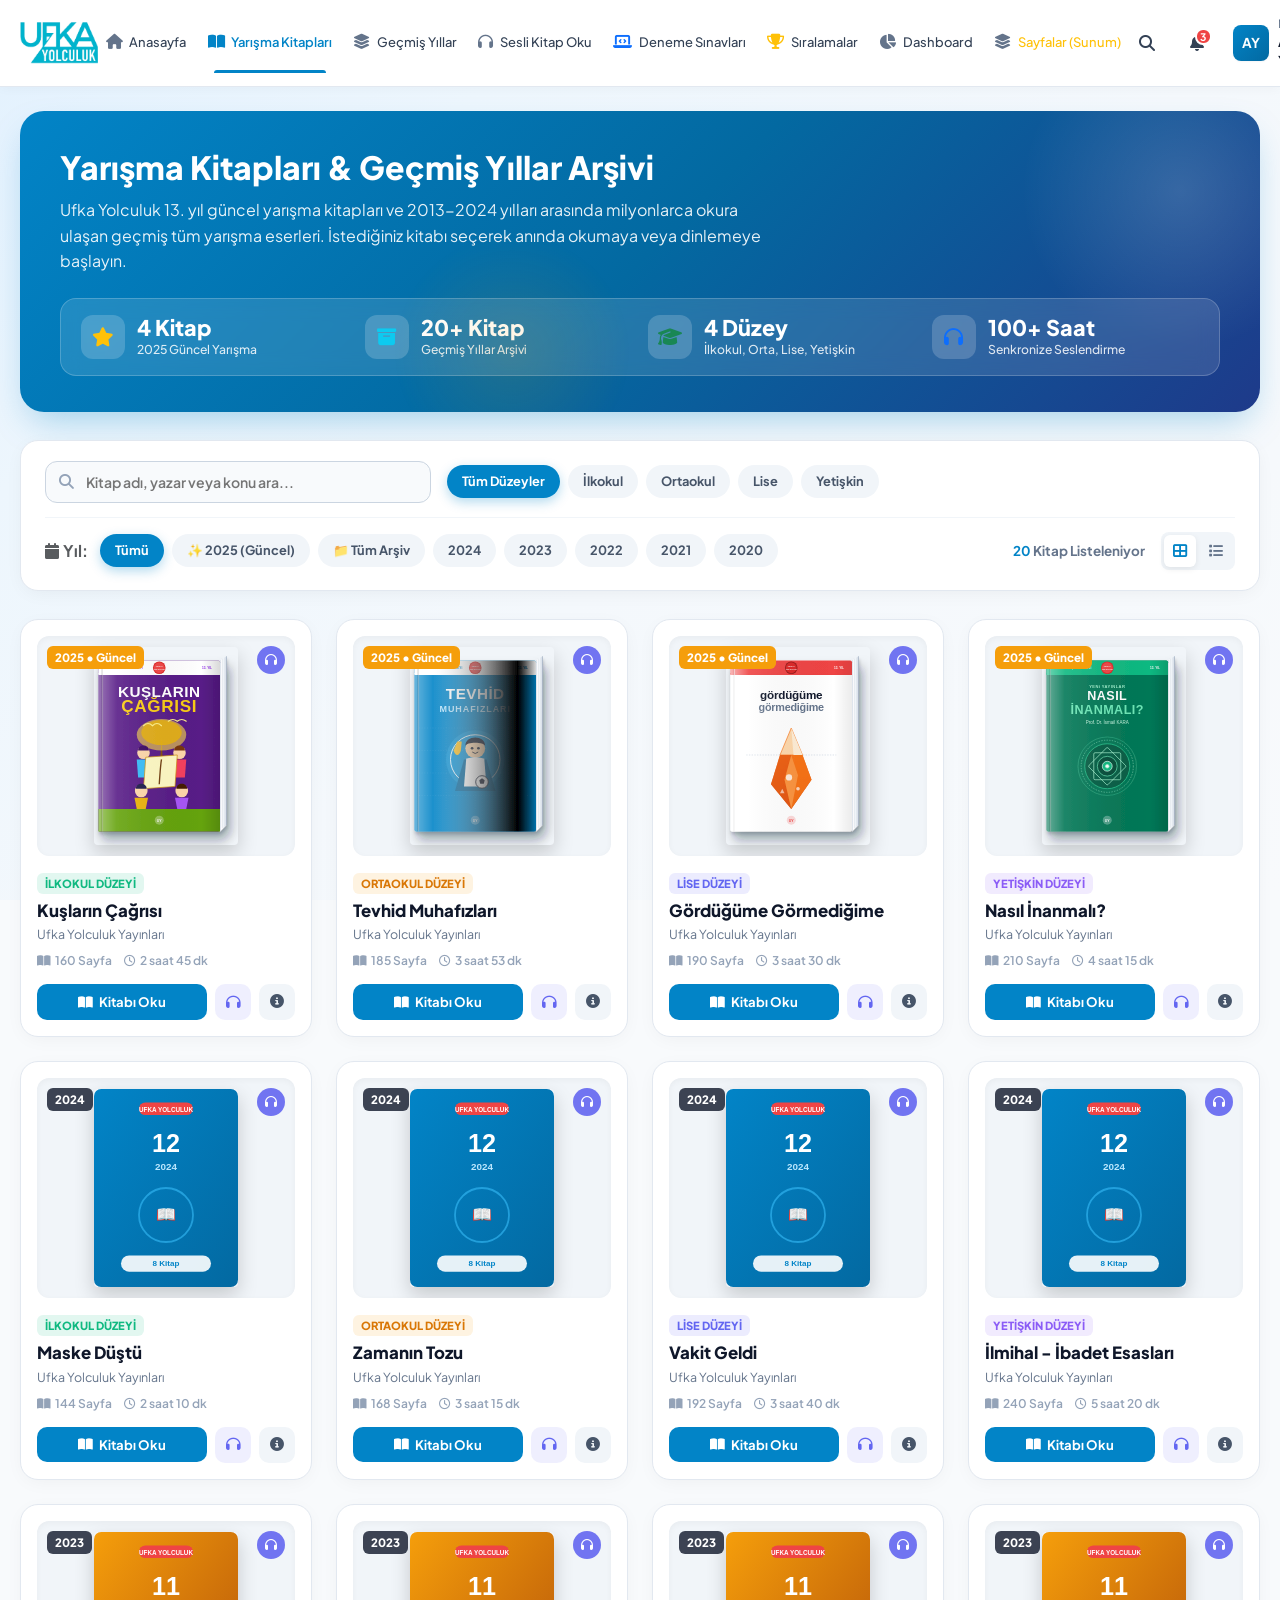
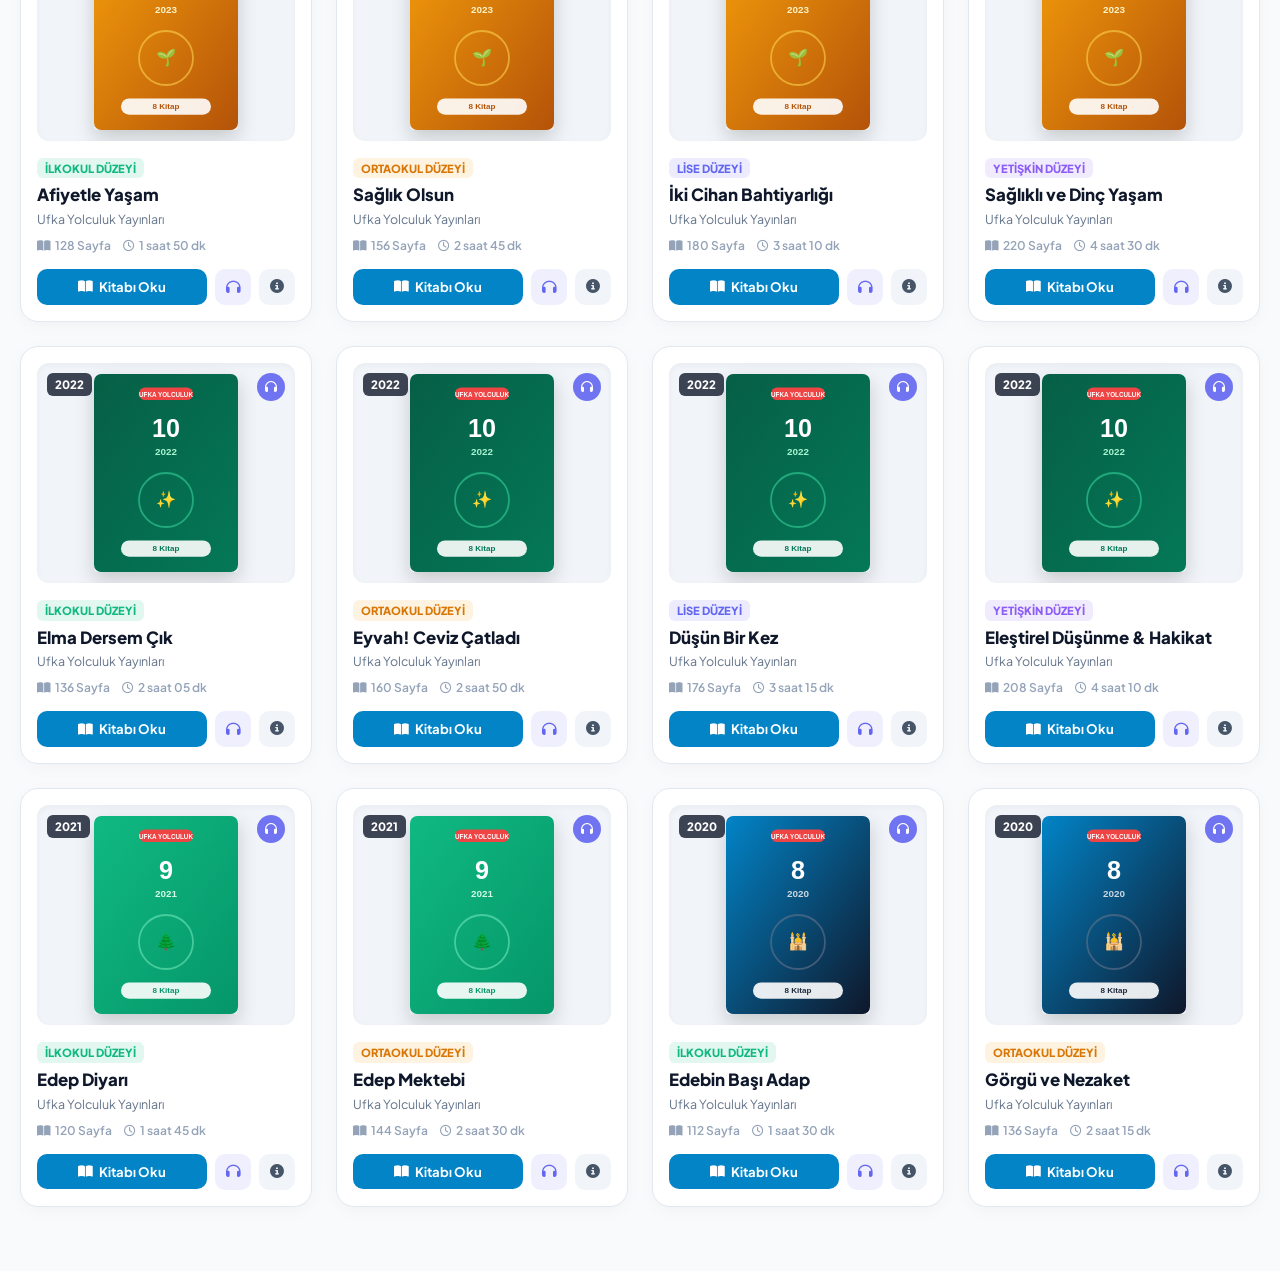
==== commit d86c49a9: "feat: Header menü standardizasyonu ve cross-subdomain AuthFilter/Session entegrasyonu" ====
--- a/kitaplar.html
+++ b/kitaplar.html
@@ -34,7 +34,7 @@
   <header class="portal-navbar">
     <div class="container-portal">
       <div class="d-flex align-items-center justify-content-between">
-
+        
         <!-- Sol: Logo -->
         <a href="home.html" class="brand-logo-wrap" title="Ufka Yolculuk Anasayfa">
           <img src="assets/images/logo.png" alt="Ufka Yolculuk Logo" class="brand-logo-img">
@@ -56,12 +56,30 @@
               </a>
             </li>
             <li class="nav-menu-item">
+              <a href="kitaplar.html?year=archive" class="nav-link-custom">
+                <i class="fa-solid fa-layer-group"></i>
+                <span>Geçmiş Yıllar</span>
+              </a>
+            </li>
+            <li class="nav-menu-item">
               <a href="kitap-oku.html?book=tevhid-muhafizlari&page=5" class="nav-link-custom">
                 <i class="fa-solid fa-headphones"></i>
                 <span>Sesli Kitap Oku</span>
               </a>
             </li>
             <li class="nav-menu-item">
+              <a href="deneme-sinavlari.html" class="nav-link-custom">
+                <i class="fa-solid fa-laptop-code text-primary"></i>
+                <span>Deneme Sınavları</span>
+              </a>
+            </li>
+            <li class="nav-menu-item">
+              <a href="siralamalar.html" class="nav-link-custom">
+                <i class="fa-solid fa-trophy text-warning"></i>
+                <span>Sıralamalar</span>
+              </a>
+            </li>
+            <li class="nav-menu-item">
               <a href="dashboard.html" class="nav-link-custom">
                 <i class="fa-solid fa-chart-pie"></i>
                 <span>Dashboard</span>
@@ -76,44 +94,82 @@
           </ul>
         </nav>
 
-        <!-- Sağ: Bildirim & Kullanıcı Menüsü -->
+        <!-- Sağ: Arama, Bildirim ve Kullanıcı Dropdown Menüleri -->
         <div class="nav-actions">
           <button type="button" class="icon-action-btn" id="navSearchTrigger" title="Arama Yap">
             <i class="fa-solid fa-magnifying-glass"></i>
           </button>
 
-          <!-- Bildirimler Açılır Menüsü -->
+          <!-- 1. Bildirimler Açılır Menüsü (Dropdown) -->
           <div class="nav-dropdown-wrapper" id="notifDropdownWrap">
-            <button type="button" class="icon-action-btn" id="notificationBtn" title="Bildirimler"
-              aria-expanded="false">
+            <button type="button" class="icon-action-btn" id="notificationBtn" title="Bildirimler" aria-expanded="false">
               <i class="fa-solid fa-bell"></i>
-              <span class="notification-badge">3</span>
+              <span class="notification-badge" id="notifCountBadge">3</span>
             </button>
-
+            
+            <!-- Bildirim Açılır Kartı -->
             <div class="portal-popover-menu notif-popover-menu" id="notifDropdownMenu">
               <div class="popover-header">
-                <span class="popover-title">Bildirimler</span>
-                <span class="badge-popover-count">3 Yeni</span>
-              </div>
+                <div class="d-flex align-items-center gap-2">
+                  <span class="popover-title">Bildirimler</span>
+                  <span class="badge-popover-count" id="notifUnreadPill">3 Yeni</span>
+                </div>
+                <button type="button" class="btn-popover-text" id="markAllNotifsRead">Tümünü Okundu Say</button>
+              </div>
+              
               <div class="popover-body-scroll">
+                <!-- Bildirim 1 -->
                 <div class="notif-item-row unread">
                   <div class="notif-item-icon bg-primary-subtle text-primary">
                     <i class="fa-solid fa-headphones"></i>
                   </div>
                   <div class="notif-item-content">
-                    <div class="notif-item-title">Yeni Kitap Eklendi</div>
-                    <div class="notif-item-text">"Tevhid Muhafızları" 163MB tam sesli okuması hazır.</div>
-                    <div class="notif-item-time"><i class="fa-regular fa-clock me-1"></i>10 dk önce</div>
-                  </div>
-                </div>
-              </div>
-            </div>
-          </div>
-
-          <!-- Kullanıcı Menüsü -->
+                    <div class="notif-item-title">Yeni Sesli Kitap Eklendi</div>
+                    <div class="notif-item-text">"Nasıl İnanmalı?" sesli dinleme bölümü aktif edildi.</div>
+                    <div class="notif-item-time"><i class="fa-regular fa-clock me-1"></i>10 dakika önce</div>
+                  </div>
+                  <div class="notif-unread-dot"></div>
+                </div>
+
+                <!-- Bildirim 2 -->
+                <div class="notif-item-row unread">
+                  <div class="notif-item-icon bg-warning-subtle text-warning">
+                    <i class="fa-solid fa-trophy"></i>
+                  </div>
+                  <div class="notif-item-content">
+                    <div class="notif-item-title">Tebrikler! Rozet Kazandınız</div>
+                    <div class="notif-item-text">Günlük okuma hedefini tamamlayarak 50 bonus puan kazandınız.</div>
+                    <div class="notif-item-time"><i class="fa-regular fa-clock me-1"></i>2 saat önce</div>
+                  </div>
+                  <div class="notif-unread-dot"></div>
+                </div>
+
+                <!-- Bildirim 3 -->
+                <div class="notif-item-row unread">
+                  <div class="notif-item-icon bg-success-subtle text-success">
+                    <i class="fa-solid fa-calendar-check"></i>
+                  </div>
+                  <div class="notif-item-content">
+                    <div class="notif-item-title">Deneme Sınavı Hatırlatması</div>
+                    <div class="notif-item-text">Online deneme sınavına 2 gün kaldı. Hazırlıklarını gözden geçir!</div>
+                    <div class="notif-item-time"><i class="fa-regular fa-clock me-1"></i>1 gün önce</div>
+                  </div>
+                  <div class="notif-unread-dot"></div>
+                </div>
+              </div>
+
+              <div class="popover-footer">
+                <a href="#" class="popover-footer-link">
+                  <span>Tüm Bildirimleri Görüntüle</span>
+                  <i class="fa-solid fa-chevron-right ms-1"></i>
+                </a>
+              </div>
+            </div>
+          </div>
+
+          <!-- 2. Kullanıcı Profil Açılır Menüsü (Dropdown) -->
           <div class="nav-dropdown-wrapper" id="userProfileDropdownWrap">
-            <button type="button" class="user-nav-dropdown cursor-pointer" id="userNavDropdownBtn"
-              title="Kullanıcı Menüsü" aria-expanded="false">
+            <button type="button" class="user-nav-dropdown cursor-pointer" id="userNavDropdownBtn" title="Kullanıcı Menüsü" aria-expanded="false">
               <div class="user-initial-avatar" title="Ahmet Yılmaz">AY</div>
               <div class="user-nav-text d-none d-sm-block">
                 <span class="user-nav-greeting">Merhaba,</span>
@@ -122,34 +178,56 @@
               <i class="fa-solid fa-chevron-down user-nav-chevron ms-1 d-none d-sm-inline-block"></i>
             </button>
 
+            <!-- Profil Açılır Kartı -->
             <div class="portal-popover-menu profile-popover-menu" id="userProfileDropdownMenu">
               <div class="profile-popover-header">
-                <div class="user-avatar-large user-initial-avatar"
-                  style="width: 44px; height: 44px; min-width: 44px; font-size: 1rem; background: linear-gradient(135deg, #0284c7 0%, #0369a1 100%);">
-                  AY</div>
+                <div class="user-avatar-large user-initial-avatar" style="width: 44px; height: 44px; min-width: 44px; font-size: 1rem; background: linear-gradient(135deg, #0284c7 0%, #0369a1 100%);">AY</div>
                 <div class="profile-popover-user-info">
                   <div class="profile-popover-name">Ahmet Yılmaz</div>
                   <div class="profile-popover-email">ahmet.yilmaz@ufkayolculuk.com</div>
-                </div>
-              </div>
+                  <span class="badge bg-primary-subtle text-primary rounded-pill mt-1" style="font-size: 0.65rem; font-weight: 700; padding: 0.2rem 0.55rem;">Katılımcı (2025)</span>
+                </div>
+              </div>
+
               <div class="popover-divider"></div>
+
               <div class="profile-popover-menu-list">
                 <a href="dashboard.html" class="profile-menu-item">
                   <i class="fa-solid fa-chart-pie menu-icon text-primary"></i>
                   <span>İstatistiklerim & Dashboard</span>
                 </a>
-                <a href="kitaplar.html" class="profile-menu-item active">
-                  <i class="fa-solid fa-book-open menu-icon text-warning"></i>
-                  <span>Yarışma Kitapları</span>
-                </a>
                 <a href="dashboard.html#rozetler" class="profile-menu-item">
                   <i class="fa-solid fa-trophy menu-icon text-warning"></i>
                   <span>Puanlarım & Rozetlerim</span>
-                </a>
-              </div>
-            </div>
-          </div>
-
+                  <span class="badge bg-warning-subtle text-dark ms-auto" style="font-size: 0.68rem; font-weight: 700;">2.450 P</span>
+                </a>
+                <a href="kitaplar.html" class="profile-menu-item active">
+                  <i class="fa-solid fa-bookmark menu-icon text-primary"></i>
+                  <span>Yarışma Kitapları</span>
+                </a>
+                <a href="siralamalar.html" class="profile-menu-item">
+                  <i class="fa-solid fa-trophy menu-icon text-warning"></i>
+                  <span>Başarı Sıralamaları</span>
+                </a>
+                <a href="index.html" class="profile-menu-item">
+                  <i class="fa-solid fa-layer-group menu-icon text-info"></i>
+                  <span>Tüm Sayfalar (Sunum)</span>
+                </a>
+              </div>
+
+              <div class="popover-divider"></div>
+
+              <a href="#" class="profile-menu-item logout-item text-danger">
+                <i class="fa-solid fa-arrow-right-from-bracket menu-icon text-danger"></i>
+                <span>Çıkış Yap</span>
+              </a>
+            </div>
+          </div>
+
+          <!-- Mobil Menü Butonu -->
+          <button type="button" class="icon-action-btn d-lg-none" id="mobileMenuToggle" title="Menü">
+            <i class="fa-solid fa-bars"></i>
+          </button>
         </div>
 
       </div>
@@ -375,6 +453,44 @@
 
 
 
+  <!-- Mobil Menü Çekmecesi -->
+  <div class="custom-modal-backdrop" id="mobileNavDrawer">
+    <div class="custom-modal-card" style="margin-top: 0; align-self: flex-start; border-radius: 0 0 20px 20px;">
+      <div class="modal-header-custom">
+        <img src="assets/images/logo.png" alt="Ufka Yolculuk" style="height: 32px;">
+        <button type="button" class="modal-close-btn" id="closeMobileNav">
+          <i class="fa-solid fa-xmark"></i>
+        </button>
+      </div>
+      <ul class="nav flex-column gap-2 mt-3">
+        <li class="nav-item">
+          <a class="nav-link text-dark" href="home.html"><i class="fa-solid fa-house me-2"></i> Anasayfa</a>
+        </li>
+        <li class="nav-item">
+          <a class="nav-link text-primary fw-bold" href="kitaplar.html"><i class="fa-solid fa-book-open me-2"></i> Yarışma Kitapları</a>
+        </li>
+        <li class="nav-item">
+          <a class="nav-link text-dark" href="kitaplar.html?year=archive"><i class="fa-solid fa-layer-group me-2"></i> Geçmiş Yıllar</a>
+        </li>
+        <li class="nav-item">
+          <a class="nav-link text-dark" href="kitap-oku.html?book=tevhid-muhafizlari&page=5"><i class="fa-solid fa-headphones me-2"></i> Sesli Kitap Oku</a>
+        </li>
+        <li class="nav-item">
+          <a class="nav-link text-dark" href="deneme-sinavlari.html"><i class="fa-solid fa-laptop-code me-2 text-primary"></i> Deneme Sınavları</a>
+        </li>
+        <li class="nav-item">
+          <a class="nav-link text-dark" href="siralamalar.html"><i class="fa-solid fa-trophy me-2 text-warning"></i> Sıralamalar</a>
+        </li>
+        <li class="nav-item">
+          <a class="nav-link text-dark" href="dashboard.html"><i class="fa-solid fa-chart-pie me-2"></i> Dashboard</a>
+        </li>
+        <li class="nav-item">
+          <a class="nav-link text-dark" href="index.html"><i class="fa-solid fa-layer-group me-2"></i> Tüm Sayfalar (Sunum)</a>
+        </li>
+      </ul>
+    </div>
+  </div>
+
   <!-- Bootstrap JS (Yerel) -->
   <script src="assets/js/bootstrap.bundle.min.js"></script>
   <script src="assets/js/header-search.js?v=4.0"></script>
--- a/assets/css/style.css
+++ b/assets/css/style.css
@@ -193,23 +193,36 @@
 .nav-menu-list {
   display: flex;
   align-items: center;
-  gap: 0.5rem;
+  gap: 0.45rem;
   margin: 0;
   padding: 0;
   list-style: none;
+  white-space: nowrap;
 }
 
 .nav-menu-item .nav-link-custom {
   display: flex;
   align-items: center;
-  gap: 0.45rem;
-  padding: 0.5rem 0.50rem;
+  gap: 0.4rem;
+  padding: 0.5rem 0.45rem;
   font-size: 0.81rem;
   font-weight: 500;
   color: var(--text-slate);
   border-radius: var(--radius-sm);
   position: relative;
   transition: all 0.2s ease;
+  white-space: nowrap;
+}
+
+@media (min-width: 992px) and (max-width: 1260px) {
+  .nav-menu-list {
+    gap: 0.2rem;
+  }
+  .nav-menu-item .nav-link-custom {
+    padding: 0.42rem 0.32rem;
+    font-size: 0.76rem;
+    gap: 0.3rem;
+  }
 }
 
 .nav-menu-item .nav-link-custom i {
